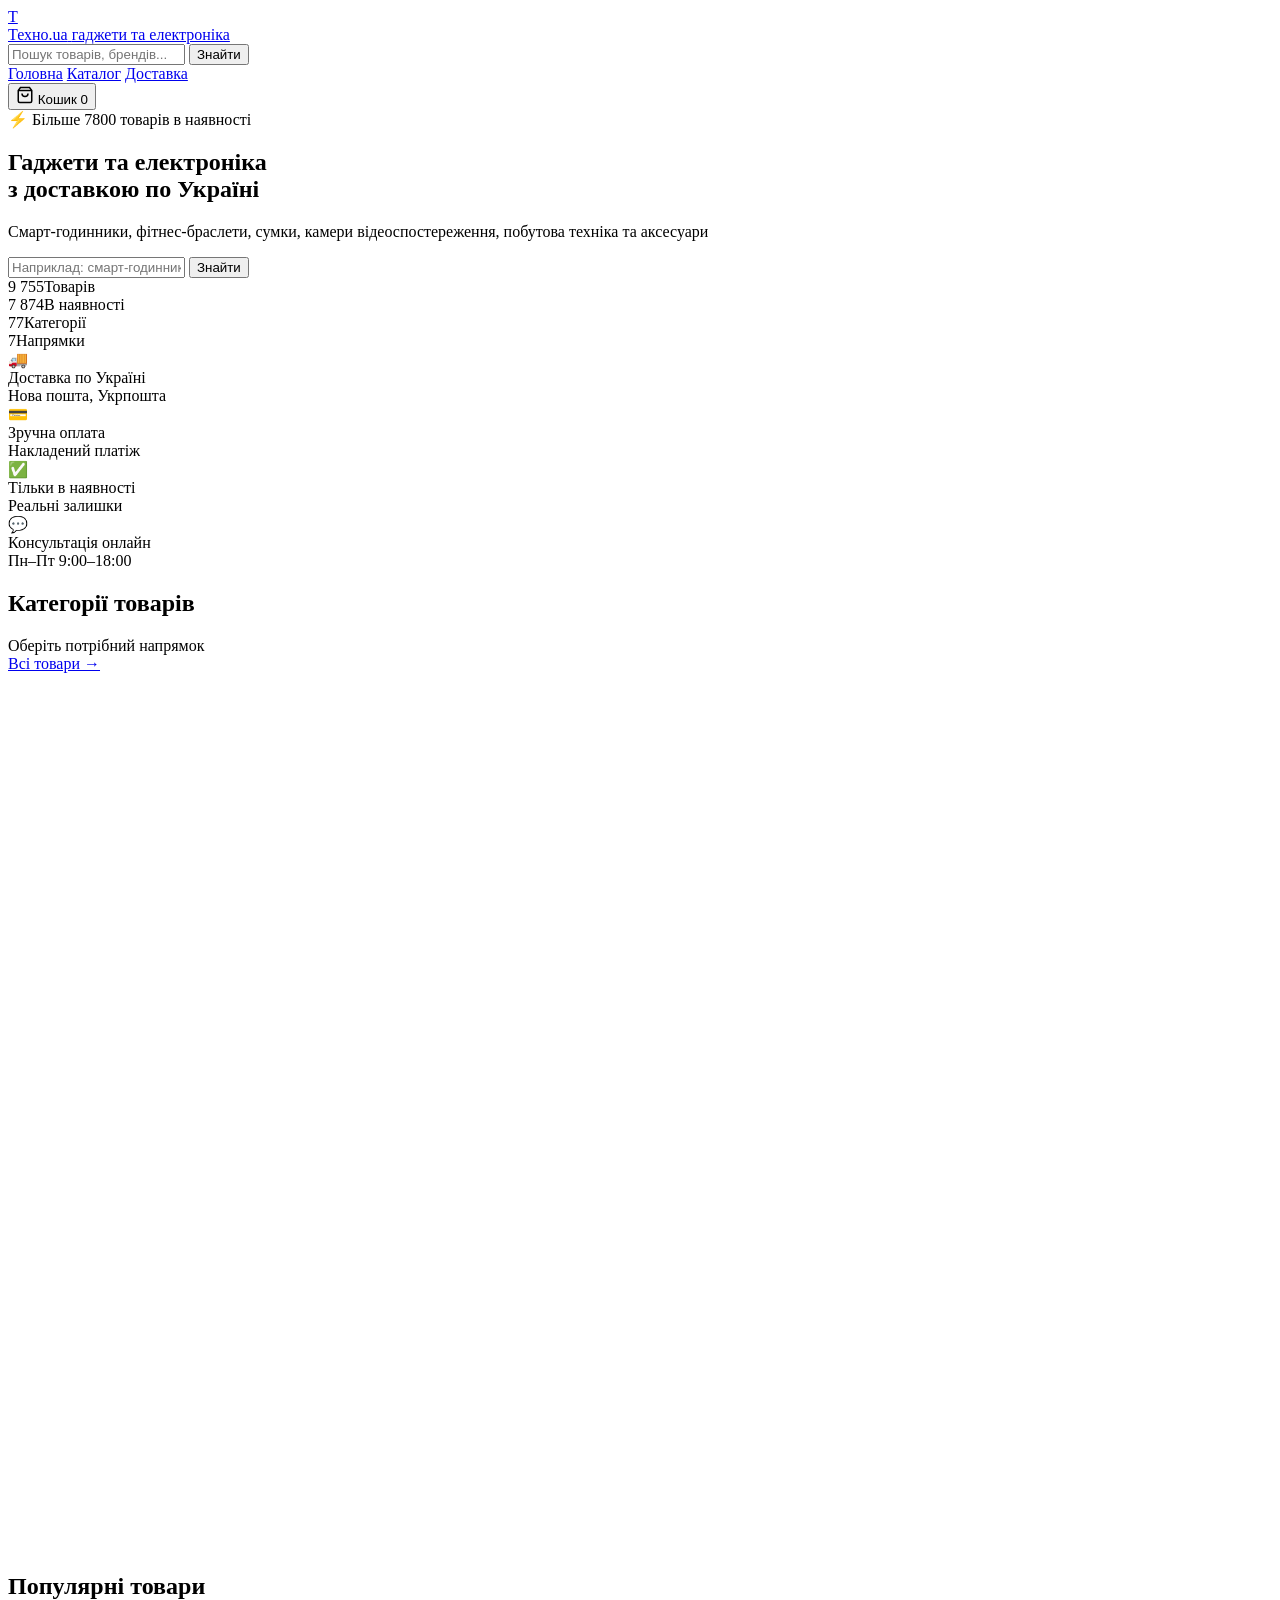
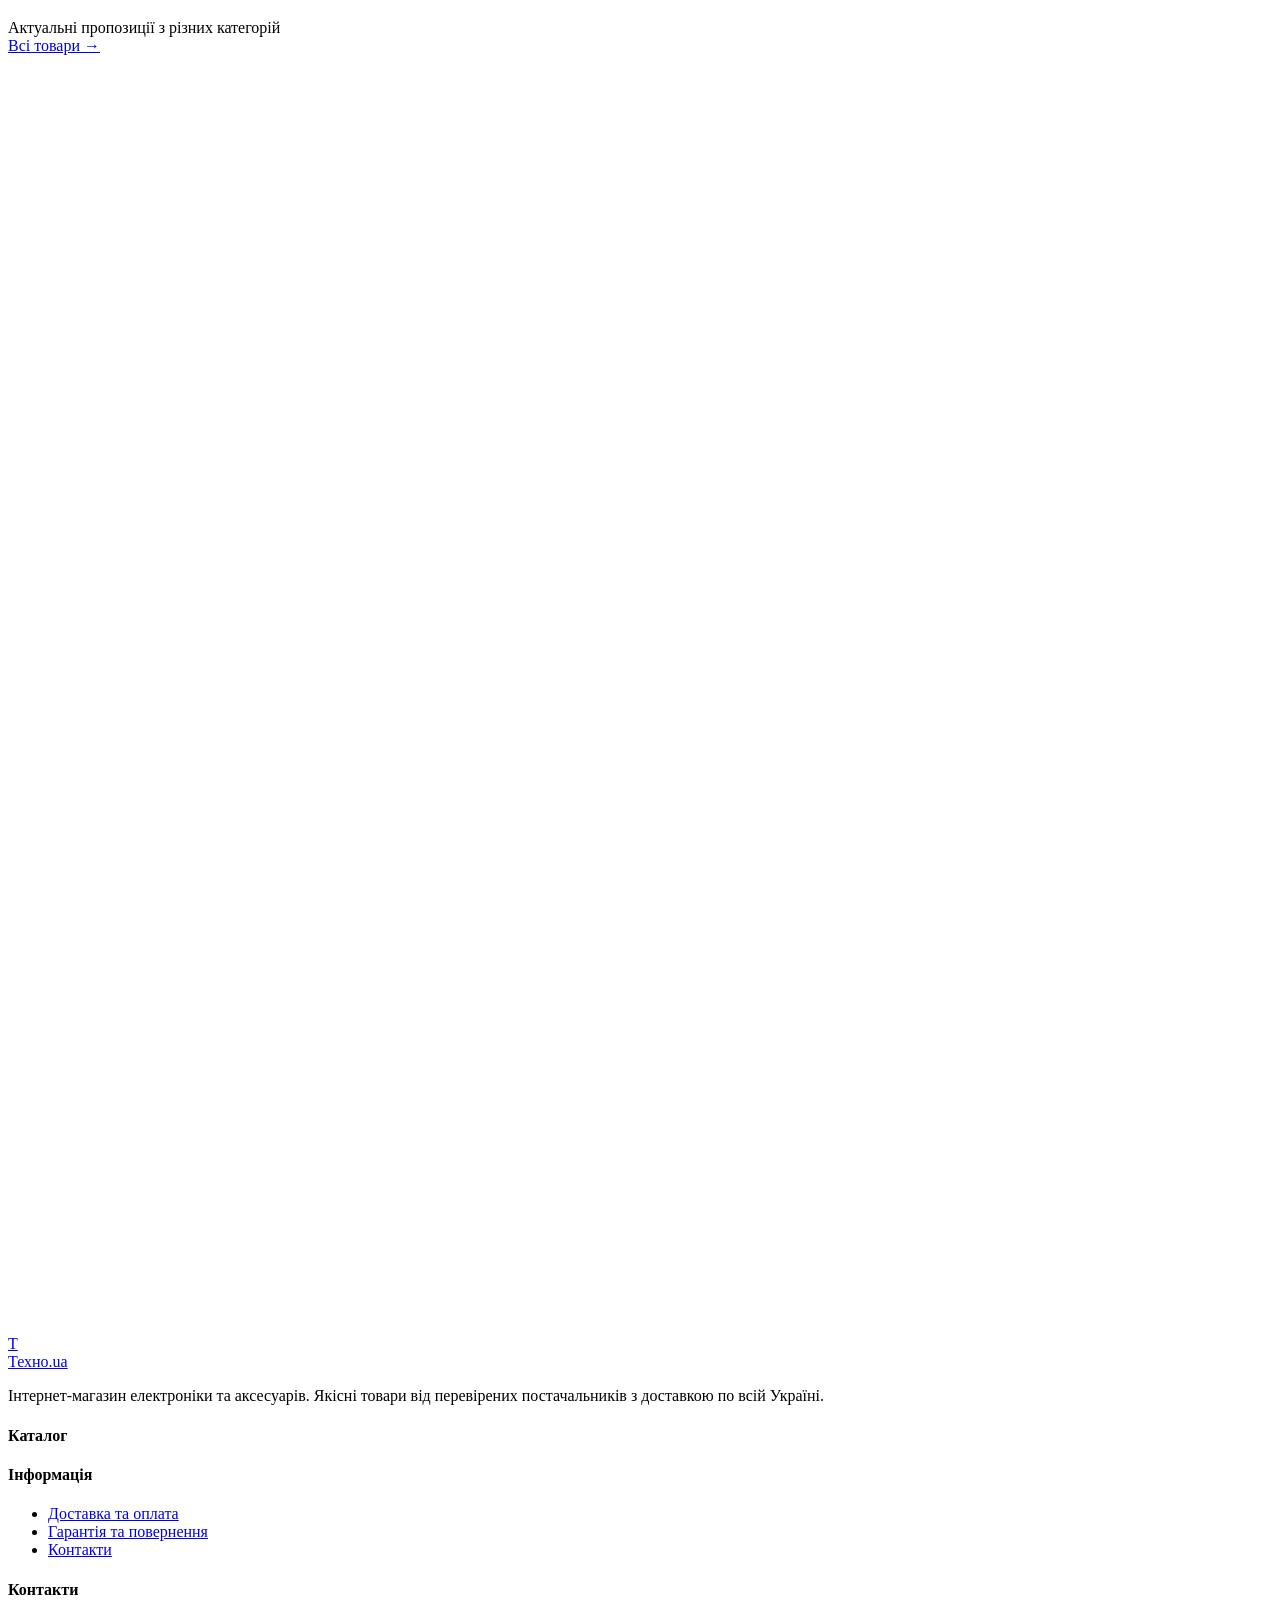
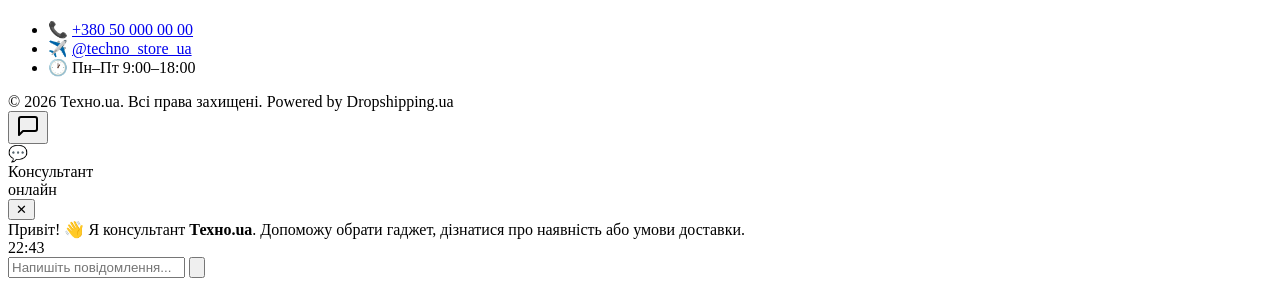
==== index.html @ df21304a "feat: connect technoua.store domain, update all canonical URLs" ====
<!DOCTYPE html>
<html lang="uk">
<head>
  <meta charset="UTF-8">
  <meta name="viewport" content="width=device-width, initial-scale=1.0">
  <title>Техно.ua — Гаджети, годинники та електроніка з доставкою по Україні</title>
  <meta name="description" content="Інтернет-магазин електроніки та аксесуарів. Понад 7800 товарів в наявності: смарт-годинники, сумки, камери, побутова техніка. Доставка Новою Поштою по всій Україні.">
  <link rel="canonical" href="https://technoua.store/">
  <meta property="og:type" content="website">
  <meta property="og:url" content="https://technoua.store/">
  <meta property="og:title" content="Техно.ua — Гаджети та електроніка з доставкою">
  <meta property="og:description" content="Понад 7800 товарів в наявності: смарт-годинники, фітнес-браслети, сумки, камери, побутова техніка. Доставка по Україні.">
  <meta property="og:locale" content="uk_UA">
  <script type="application/ld+json">
  {"@context":"https://schema.org","@type":"OnlineStore","name":"Техно.ua","description":"Інтернет-магазин електроніки та аксесуарів з доставкою по Україні","url":"https://technoua.store","areaServed":"UA","currenciesAccepted":"UAH"}
  </script>
  <link rel="icon" type="image/svg+xml" href="favicon.svg">
  <link rel="preconnect" href="https://fonts.googleapis.com">
  <link rel="stylesheet" href="https://fonts.googleapis.com/css2?family=Inter:wght@400;500;600;700;800&display=swap">
  <link rel="stylesheet" href="css/style.css">
</head>
<body>

<header class="header" id="header">
  <div class="container">
    <div class="header__inner">
      <a href="index.html" class="logo">
        <div class="logo__mark">Т</div>
        <div>
          <span class="logo__text">Техно.ua</span>
          <span class="logo__sub">гаджети та електроніка</span>
        </div>
      </a>
      <div class="header__search">
        <input type="text" id="headerSearchInput" placeholder="Пошук товарів, брендів...">
        <button id="headerSearchBtn">Знайти</button>
      </div>
      <nav class="header__nav">
        <a href="index.html" class="active">Головна</a>
        <a href="catalog.html">Каталог</a>
        <a href="delivery.html">Доставка</a>
      </nav>
      <div class="header__actions">
        <button class="cart-btn" onclick="toggleCart()" title="Кошик">
          <svg width="18" height="18" fill="none" stroke="currentColor" stroke-width="2" viewBox="0 0 24 24">
            <path d="M6 2L3 6v14a2 2 0 002 2h14a2 2 0 002-2V6l-3-4z"/>
            <line x1="3" y1="6" x2="21" y2="6"/>
            <path d="M16 10a4 4 0 01-8 0"/>
          </svg>
          Кошик
          <span class="cart-badge" id="cartBadge">0</span>
        </button>
      </div>
    </div>
  </div>
</header>

<section class="hero">
  <div class="container">
    <div class="hero__inner">
      <div class="hero__tag">
        <span>⚡</span> Більше 7800 товарів в наявності
      </div>
      <h1>Гаджети та електроніка<br><span>з доставкою по Україні</span></h1>
      <p class="hero__sub">Смарт-годинники, фітнес-браслети, сумки, камери відеоспостереження, побутова техніка та аксесуари</p>
      <div class="hero__search">
        <input type="text" id="heroSearch" placeholder="Наприклад: смарт-годинник, рюкзак, навушники...">
        <button onclick="heroSearch()">Знайти</button>
      </div>
      <div class="hero__stats" id="heroStats">
        <div class="hero-stat"><span class="hero-stat__num">9 755</span><span class="hero-stat__label">Товарів</span></div>
        <div class="hero-stat"><span class="hero-stat__num">7 874</span><span class="hero-stat__label">В наявності</span></div>
        <div class="hero-stat"><span class="hero-stat__num">77</span><span class="hero-stat__label">Категорії</span></div>
        <div class="hero-stat"><span class="hero-stat__num">7</span><span class="hero-stat__label">Напрямки</span></div>
      </div>
    </div>
  </div>
</section>

<div class="features-strip">
  <div class="container">
    <div class="features-strip__grid">
      <div class="feature-item">
        <div class="feature-item__icon">🚚</div>
        <div>
          <div class="feature-item__title">Доставка по Україні</div>
          <div class="feature-item__sub">Нова пошта, Укрпошта</div>
        </div>
      </div>
      <div class="feature-item">
        <div class="feature-item__icon">💳</div>
        <div>
          <div class="feature-item__title">Зручна оплата</div>
          <div class="feature-item__sub">Накладений платіж</div>
        </div>
      </div>
      <div class="feature-item">
        <div class="feature-item__icon">✅</div>
        <div>
          <div class="feature-item__title">Тільки в наявності</div>
          <div class="feature-item__sub">Реальні залишки</div>
        </div>
      </div>
      <div class="feature-item">
        <div class="feature-item__icon">💬</div>
        <div>
          <div class="feature-item__title">Консультація онлайн</div>
          <div class="feature-item__sub">Пн–Пт 9:00–18:00</div>
        </div>
      </div>
    </div>
  </div>
</div>

<section class="section section--white">
  <div class="container">
    <div class="section__head">
      <div>
        <h2 class="section-title">Категорії товарів</h2>
        <p class="section-subtitle" style="margin-bottom:0">Оберіть потрібний напрямок</p>
      </div>
      <a href="catalog.html" class="btn btn--secondary">Всі товари →</a>
    </div>
    <div class="category-grid" id="categoryGrid">
      <div style="height:220px;border-radius:16px" class="skeleton"></div>
      <div style="height:220px;border-radius:16px" class="skeleton"></div>
      <div style="height:220px;border-radius:16px" class="skeleton"></div>
      <div style="height:220px;border-radius:16px" class="skeleton"></div>
    </div>
  </div>
</section>

<section class="section">
  <div class="container">
    <div class="section__head">
      <div>
        <h2 class="section-title">Популярні товари</h2>
        <p class="section-subtitle" style="margin-bottom:0">Актуальні пропозиції з різних категорій</p>
      </div>
      <a href="catalog.html" class="btn btn--secondary">Всі товари →</a>
    </div>
    <div class="products-grid" id="featuredGrid">
      <div style="height:320px;border-radius:12px" class="skeleton"></div>
      <div style="height:320px;border-radius:12px" class="skeleton"></div>
      <div style="height:320px;border-radius:12px" class="skeleton"></div>
      <div style="height:320px;border-radius:12px" class="skeleton"></div>
    </div>
  </div>
</section>

<footer class="footer">
  <div class="container">
    <div class="footer__grid">
      <div class="footer__brand">
        <a href="index.html" class="logo" style="margin-bottom:14px">
          <div class="logo__mark">Т</div>
          <span class="logo__text">Техно.ua</span>
        </a>
        <p>Інтернет-магазин електроніки та аксесуарів. Якісні товари від перевірених постачальників з доставкою по всій Україні.</p>
      </div>
      <div>
        <h4>Каталог</h4>
        <ul id="footerCats"></ul>
      </div>
      <div>
        <h4>Інформація</h4>
        <ul>
          <li><a href="delivery.html">Доставка та оплата</a></li>
          <li><a href="#">Гарантія та повернення</a></li>
          <li><a href="#">Контакти</a></li>
        </ul>
      </div>
      <div>
        <h4>Контакти</h4>
        <ul class="footer__contact">
          <li>📞 <a href="tel:+380500000000">+380 50 000 00 00</a></li>
          <li>✈️ <a href="https://t.me/techno_store_ua" target="_blank" rel="noopener">@techno_store_ua</a></li>
          <li>🕐 Пн–Пт 9:00–18:00</li>
        </ul>
      </div>
    </div>
    <div class="footer__bottom">
      <span>© 2026 Техно.ua. Всі права захищені.</span>
      <span>Powered by Dropshipping.ua</span>
    </div>
  </div>
</footer>

<script src="config.js"></script>
<script src="js/app.js"></script>
<script src="js/chat.js"></script>
<script>
function heroSearch() {
  const q = document.getElementById('heroSearch').value.trim();
  if (q) window.location.href = `catalog.html?search=${encodeURIComponent(q)}`;
}
document.getElementById('heroSearch').addEventListener('keydown', e => {
  if (e.key === 'Enter') heroSearch();
});

const GROUP_EMOJI = {
  godynnyky: '⌚', sumky: '👜', valisy: '🧳',
  elektronika: '🎧', bezpeka: '📷', dim: '🏠', foto: '📸',
};

async function initHome() {
  try {
    const catalog = await DataLoader.catalog();

    document.getElementById('heroStats').innerHTML = `
      <div class="hero-stat"><span class="hero-stat__num">${catalog.stats.total.toLocaleString('uk')}</span><span class="hero-stat__label">Товарів</span></div>
      <div class="hero-stat"><span class="hero-stat__num">${catalog.stats.available.toLocaleString('uk')}</span><span class="hero-stat__label">В наявності</span></div>
      <div class="hero-stat"><span class="hero-stat__num">${catalog.stats.categories}</span><span class="hero-stat__label">Категорії</span></div>
      <div class="hero-stat"><span class="hero-stat__num">${catalog.stats.groups}</span><span class="hero-stat__label">Напрямки</span></div>`;

    document.getElementById('categoryGrid').innerHTML = catalog.groups.map(g => `
      <a href="catalog.html?group=${g.id}" class="category-card">
        <div class="category-card__img${g.cover ? '' : ' category-card__img--placeholder'}">
          ${g.cover
            ? `<img src="${g.cover}" alt="${escHtml(g.name)}" loading="lazy">`
            : `<span>${GROUP_EMOJI[g.id] || '📦'}</span>`}
        </div>
        <div class="category-card__body">
          <div>
            <div class="category-card__name">${escHtml(g.name)}</div>
            <div class="category-card__count">${g.total.toLocaleString('uk')} товарів</div>
          </div>
          <div class="category-card__arrow">→</div>
        </div>
      </a>`).join('');

    document.getElementById('footerCats').innerHTML = catalog.groups.map(g =>
      `<li><a href="catalog.html?group=${g.id}">${escHtml(g.name)}</a></li>`).join('');

    const featured = await DataLoader.featured();
    document.getElementById('featuredGrid').innerHTML = featured.slice(0, 8).map(renderProductCard).join('');

  } catch (e) {
    console.error(e);
  }
}

initHome();
</script>
</body>
</html>
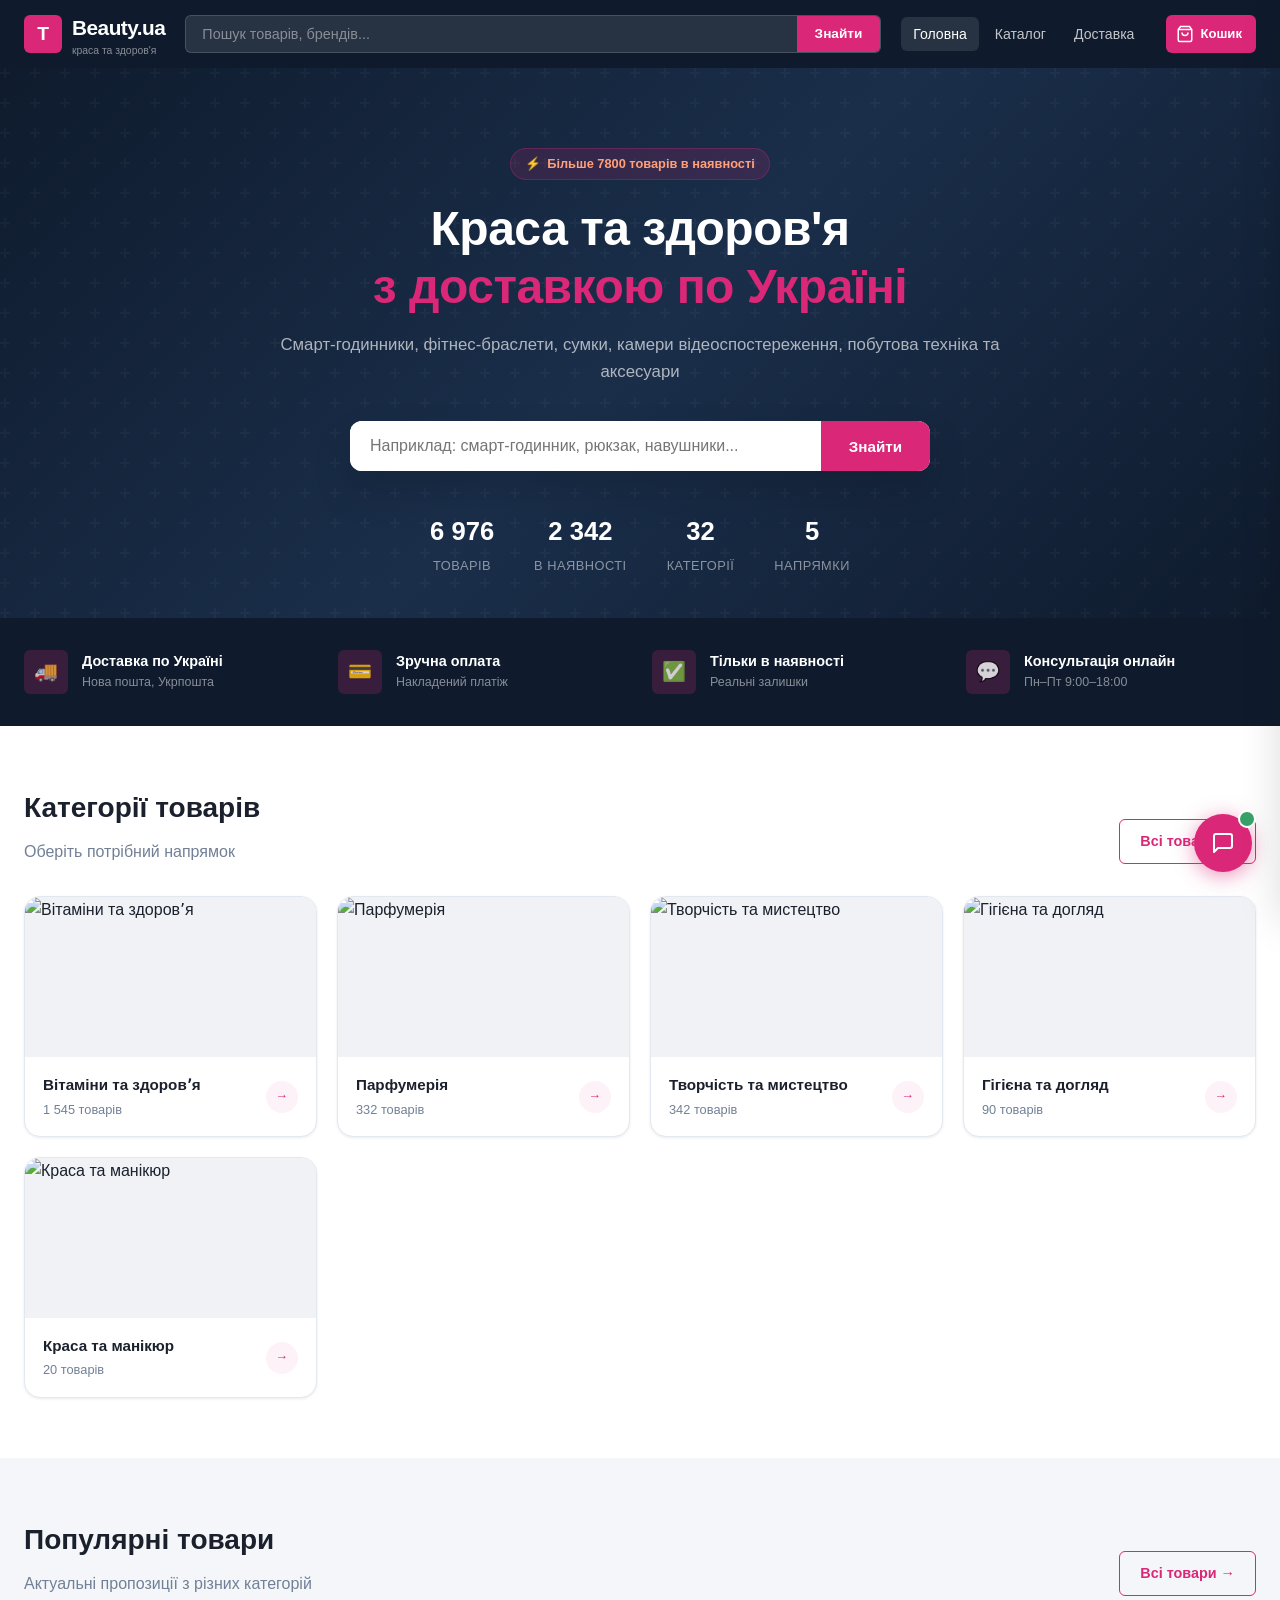
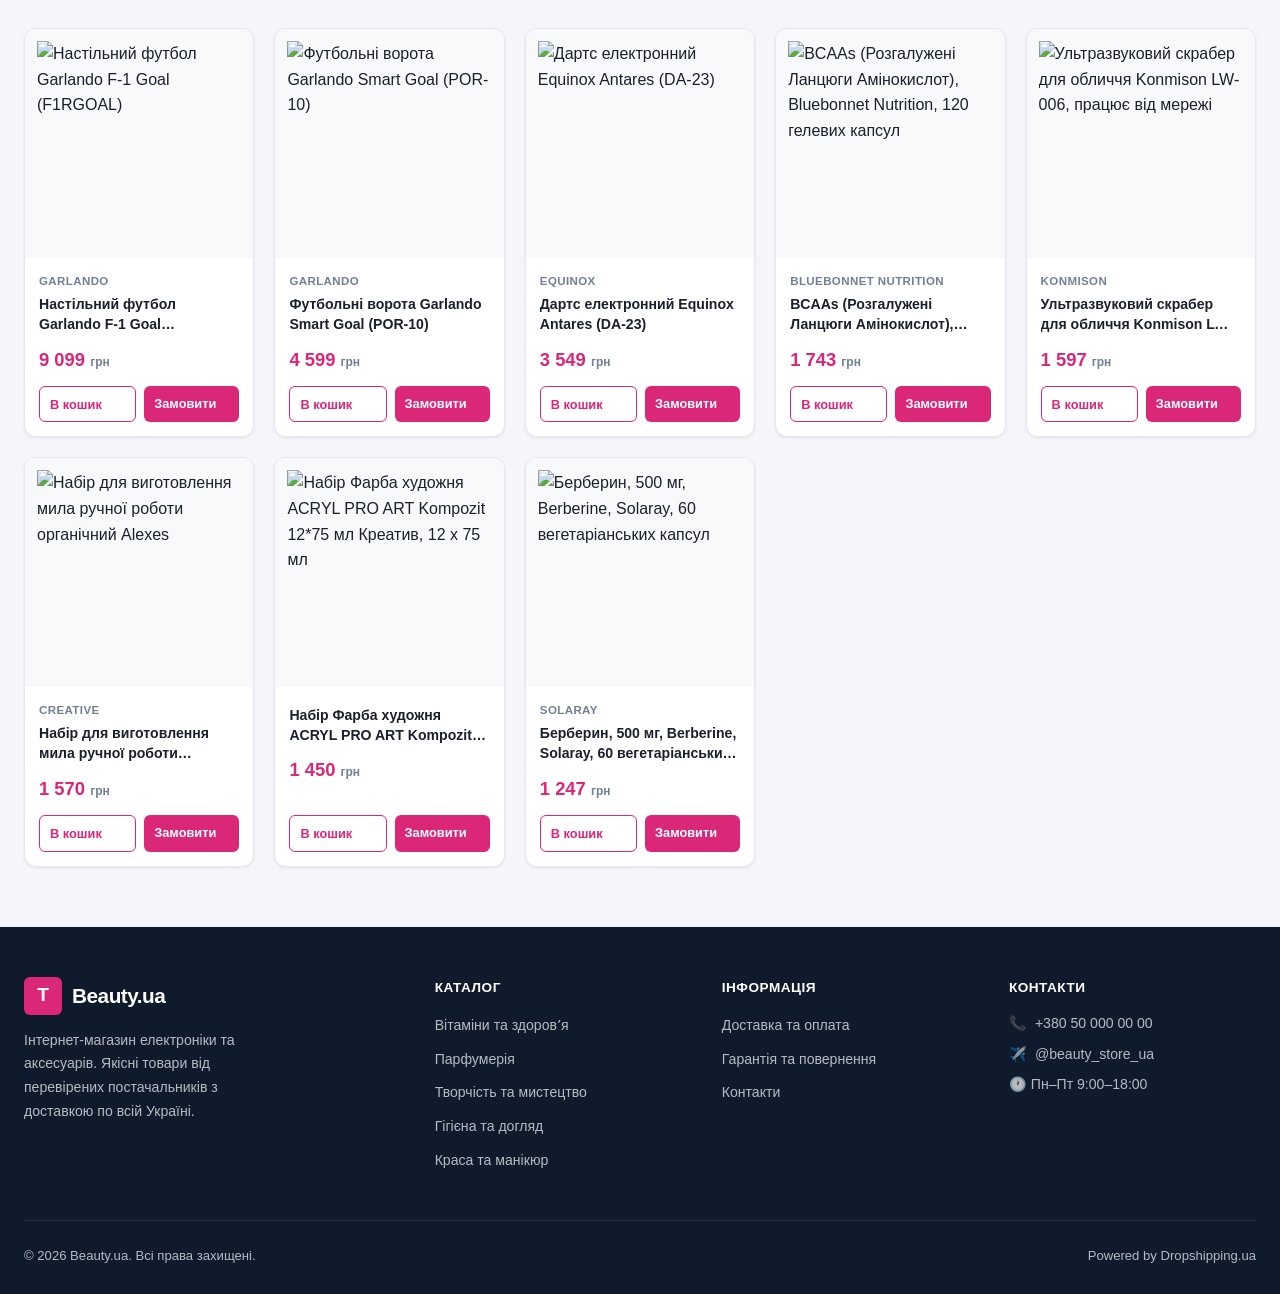
==== commit 49562c3b: "feat: Beauty.ua — краса та здоров'я, рожевий стиль, feed 3539, 5 груп, 2342 товари" ====
--- a/index.html
+++ b/index.html
@@ -3,16 +3,16 @@
 <head>
   <meta charset="UTF-8">
   <meta name="viewport" content="width=device-width, initial-scale=1.0">
-  <title>Техно.ua — Гаджети, годинники та електроніка з доставкою по Україні</title>
+  <title>Beauty.ua — Beauty.ua — краса та здоров'я з доставкою з доставкою по Україні</title>
   <meta name="description" content="Інтернет-магазин електроніки та аксесуарів. Понад 7800 товарів в наявності: смарт-годинники, сумки, камери, побутова техніка. Доставка Новою Поштою по всій Україні.">
-  <link rel="canonical" href="https://technoua.store/">
+  <link rel="canonical" href="https://beautyua.store/">
   <meta property="og:type" content="website">
-  <meta property="og:url" content="https://technoua.store/">
-  <meta property="og:title" content="Техно.ua — Гаджети та електроніка з доставкою">
+  <meta property="og:url" content="https://beautyua.store/">
+  <meta property="og:title" content="Beauty.ua — Краса та здоров'я з доставкою">
   <meta property="og:description" content="Понад 7800 товарів в наявності: смарт-годинники, фітнес-браслети, сумки, камери, побутова техніка. Доставка по Україні.">
   <meta property="og:locale" content="uk_UA">
   <script type="application/ld+json">
-  {"@context":"https://schema.org","@type":"OnlineStore","name":"Техно.ua","description":"Інтернет-магазин електроніки та аксесуарів з доставкою по Україні","url":"https://technoua.store","areaServed":"UA","currenciesAccepted":"UAH"}
+  {"@context":"https://schema.org","@type":"OnlineStore","name":"Beauty.ua","description":"Інтернет-магазин електроніки та аксесуарів з доставкою по Україні","url":"https://beautyua.store","areaServed":"UA","currenciesAccepted":"UAH"}
   </script>
   <link rel="icon" type="image/svg+xml" href="favicon.svg">
   <link rel="preconnect" href="https://fonts.googleapis.com">
@@ -27,8 +27,8 @@
       <a href="index.html" class="logo">
         <div class="logo__mark">Т</div>
         <div>
-          <span class="logo__text">Техно.ua</span>
-          <span class="logo__sub">гаджети та електроніка</span>
+          <span class="logo__text">Beauty.ua</span>
+          <span class="logo__sub">краса та здоров'я</span>
         </div>
       </a>
       <div class="header__search">
@@ -61,7 +61,7 @@
       <div class="hero__tag">
         <span>⚡</span> Більше 7800 товарів в наявності
       </div>
-      <h1>Гаджети та електроніка<br><span>з доставкою по Україні</span></h1>
+      <h1>Краса та здоров'я<br><span>з доставкою по Україні</span></h1>
       <p class="hero__sub">Смарт-годинники, фітнес-браслети, сумки, камери відеоспостереження, побутова техніка та аксесуари</p>
       <div class="hero__search">
         <input type="text" id="heroSearch" placeholder="Наприклад: смарт-годинник, рюкзак, навушники...">
@@ -154,7 +154,7 @@
       <div class="footer__brand">
         <a href="index.html" class="logo" style="margin-bottom:14px">
           <div class="logo__mark">Т</div>
-          <span class="logo__text">Техно.ua</span>
+          <span class="logo__text">Beauty.ua</span>
         </a>
         <p>Інтернет-магазин електроніки та аксесуарів. Якісні товари від перевірених постачальників з доставкою по всій Україні.</p>
       </div>
@@ -174,13 +174,13 @@
         <h4>Контакти</h4>
         <ul class="footer__contact">
           <li>📞 <a href="tel:+380500000000">+380 50 000 00 00</a></li>
-          <li>✈️ <a href="https://t.me/techno_store_ua" target="_blank" rel="noopener">@techno_store_ua</a></li>
+          <li>✈️ <a href="https://t.me/beauty_store_ua" target="_blank" rel="noopener">@beauty_store_ua</a></li>
           <li>🕐 Пн–Пт 9:00–18:00</li>
         </ul>
       </div>
     </div>
     <div class="footer__bottom">
-      <span>© 2026 Техно.ua. Всі права захищені.</span>
+      <span>© 2026 Beauty.ua. Всі права захищені.</span>
       <span>Powered by Dropshipping.ua</span>
     </div>
   </div>
--- a/css/style.css
+++ b/css/style.css
@@ -0,0 +1,1618 @@
+/* =============================================
+   CSS VARIABLES & RESET
+   ============================================= */
+:root {
+  --primary:       #0f1b2d;
+  --primary-light: #1a2e4a;
+  --accent:        #db2777;
+  --accent-hover:  #be185d;
+  --accent-light:  #fdf2f8;
+  --bg:            #f4f6f9;
+  --card:          #ffffff;
+  --text:          #1a202c;
+  --text-2:        #4a5568;
+  --text-muted:    #718096;
+  --border:        #e2e8f0;
+  --border-light:  #f0f2f5;
+  --success:       #38a169;
+  --success-bg:    #f0fff4;
+  --danger:        #e53e3e;
+  --shadow-sm:     0 1px 3px rgba(0,0,0,.08);
+  --shadow-md:     0 4px 12px rgba(0,0,0,.10);
+  --shadow-lg:     0 8px 30px rgba(0,0,0,.12);
+  --shadow-xl:     0 20px 40px rgba(0,0,0,.14);
+  --radius-sm:     6px;
+  --radius:        12px;
+  --radius-lg:     16px;
+  --radius-xl:     24px;
+  --transition:    .2s ease;
+  --header-h:      68px;
+}
+
+*, *::before, *::after { box-sizing: border-box; margin: 0; padding: 0; }
+html { scroll-behavior: smooth; }
+body {
+  font-family: 'Inter', -apple-system, BlinkMacSystemFont, 'Segoe UI', sans-serif;
+  background: var(--bg);
+  color: var(--text);
+  line-height: 1.6;
+  min-height: 100vh;
+}
+img { display: block; max-width: 100%; }
+a { text-decoration: none; color: inherit; }
+button { cursor: pointer; border: none; background: none; font-family: inherit; }
+input, textarea, select { font-family: inherit; }
+ul { list-style: none; }
+
+/* =============================================
+   LAYOUT
+   ============================================= */
+.container {
+  max-width: 1280px;
+  margin: 0 auto;
+  padding: 0 24px;
+}
+.container--narrow { max-width: 960px; }
+
+/* =============================================
+   TYPOGRAPHY
+   ============================================= */
+.section-title {
+  font-size: 1.75rem;
+  font-weight: 700;
+  color: var(--text);
+  margin-bottom: 8px;
+}
+.section-subtitle {
+  font-size: 1rem;
+  color: var(--text-muted);
+  margin-bottom: 32px;
+}
+
+/* =============================================
+   BUTTONS
+   ============================================= */
+.btn {
+  display: inline-flex;
+  align-items: center;
+  gap: 8px;
+  padding: 10px 20px;
+  border-radius: var(--radius-sm);
+  font-size: .9rem;
+  font-weight: 600;
+  transition: all var(--transition);
+  white-space: nowrap;
+}
+.btn--primary {
+  background: var(--accent);
+  color: #fff;
+}
+.btn--primary:hover { background: var(--accent-hover); transform: translateY(-1px); box-shadow: 0 4px 12px rgba(219,39,119,.35); }
+.btn--secondary {
+  background: transparent;
+  color: var(--accent);
+  border: 1.5px solid var(--accent);
+}
+.btn--secondary:hover { background: var(--accent-light); }
+.btn--dark {
+  background: var(--primary);
+  color: #fff;
+}
+.btn--dark:hover { background: var(--primary-light); }
+.btn--ghost {
+  background: rgba(255,255,255,.12);
+  color: #fff;
+  border: 1.5px solid rgba(255,255,255,.25);
+}
+.btn--ghost:hover { background: rgba(255,255,255,.22); }
+.btn--sm { padding: 7px 14px; font-size: .8rem; }
+.btn--lg { padding: 14px 28px; font-size: 1rem; }
+.btn--full { width: 100%; justify-content: center; }
+.btn:disabled { opacity: .5; cursor: not-allowed; transform: none !important; }
+
+/* =============================================
+   HEADER
+   ============================================= */
+.header {
+  position: fixed;
+  top: 0; left: 0; right: 0;
+  height: var(--header-h);
+  background: var(--primary);
+  z-index: 1000;
+  transition: box-shadow var(--transition);
+  display: flex;
+  align-items: center;
+}
+.header.scrolled { box-shadow: 0 2px 20px rgba(0,0,0,.3); }
+.header > .container { width: 100%; }
+.header__inner {
+  display: grid;
+  grid-template-columns: auto 1fr auto auto;
+  align-items: center;
+  gap: 20px;
+  width: 100%;
+}
+.logo {
+  display: flex;
+  align-items: center;
+  gap: 10px;
+  flex-shrink: 0;
+}
+.logo__mark {
+  width: 38px; height: 38px;
+  background: var(--accent);
+  border-radius: var(--radius-sm);
+  display: flex; align-items: center; justify-content: center;
+  font-size: 1.2rem;
+  font-weight: 800;
+  color: #fff;
+}
+.logo__text {
+  font-size: 1.3rem;
+  font-weight: 700;
+  color: #fff;
+  letter-spacing: -.5px;
+}
+.logo__sub {
+  font-size: .65rem;
+  color: rgba(255,255,255,.5);
+  font-weight: 400;
+  display: block;
+  line-height: 1;
+  margin-top: 2px;
+}
+
+.header__search {
+  flex: 1 1 0%;
+  min-width: 0;
+  max-width: 700px;
+  display: flex;
+  height: 38px;
+  background: rgba(255,255,255,.1);
+  border-radius: var(--radius-sm);
+  border: 1.5px solid rgba(255,255,255,.15);
+  overflow: hidden;
+  transition: border-color var(--transition);
+}
+.header__search:focus-within {
+  border-color: var(--accent);
+  background: rgba(255,255,255,.15);
+}
+.header__search input {
+  flex: 1;
+  background: none;
+  border: none;
+  color: #fff;
+  padding: 0 16px;
+  font-size: .9rem;
+  outline: none;
+}
+.header__search input::placeholder { color: rgba(255,255,255,.45); }
+.header__search button {
+  padding: 0 18px;
+  background: var(--accent);
+  color: #fff;
+  font-weight: 600;
+  font-size: .85rem;
+  transition: background var(--transition);
+}
+.header__search button:hover { background: var(--accent-hover); }
+
+.header__actions {
+  display: flex;
+  align-items: center;
+  gap: 12px;
+  flex-shrink: 0;
+}
+.header__nav {
+  display: flex;
+  align-items: center;
+  gap: 4px;
+  flex-shrink: 0;
+}
+.header__nav a {
+  color: rgba(255,255,255,.75);
+  font-size: .88rem;
+  font-weight: 500;
+  padding: 6px 12px;
+  border-radius: var(--radius-sm);
+  transition: all var(--transition);
+}
+.header__nav a:hover, .header__nav a.active {
+  color: #fff;
+  background: rgba(255,255,255,.1);
+}
+.cart-btn {
+  position: relative;
+  height: 38px;
+  padding: 0 14px 0 10px;
+  border-radius: var(--radius-sm);
+  background: var(--accent);
+  border: none;
+  color: #fff;
+  display: flex; align-items: center; gap: 6px;
+  font-size: .82rem;
+  font-weight: 600;
+  transition: all var(--transition);
+  white-space: nowrap;
+  flex-shrink: 0;
+}
+.cart-btn:hover { background: var(--accent-hover); transform: translateY(-1px); }
+.cart-btn__label { display: flex; align-items: center; gap: 6px; }
+.cart-badge {
+  background: #fff;
+  color: var(--accent);
+  font-size: .72rem;
+  font-weight: 800;
+  min-width: 20px; height: 20px;
+  border-radius: 10px;
+  display: none; align-items: center; justify-content: center;
+  padding: 0 5px;
+}
+.cart-badge.visible { display: flex; }
+
+/* =============================================
+   HERO
+   ============================================= */
+.hero {
+  margin-top: var(--header-h);
+  background: linear-gradient(135deg, #0f1b2d 0%, #1a2e4a 50%, #0f1b2d 100%);
+  padding: 80px 0 40px;
+  min-height: 480px;
+  display: flex;
+  align-items: center;
+  position: relative;
+  overflow: hidden;
+}
+.hero::before {
+  content: '';
+  position: absolute; inset: 0;
+  background: url("data:image/svg+xml,%3Csvg width='60' height='60' viewBox='0 0 60 60' xmlns='http://www.w3.org/2000/svg'%3E%3Cg fill='none' fill-rule='evenodd'%3E%3Cg fill='%23ffffff' fill-opacity='0.03'%3E%3Cpath d='M36 34v-4h-2v4h-4v2h4v4h2v-4h4v-2h-4zm0-30V0h-2v4h-4v2h4v4h2V6h4V4h-4zM6 34v-4H4v4H0v2h4v4h2v-4h4v-2H6zM6 4V0H4v4H0v2h4v4h2V6h4V4H6z'/%3E%3C/g%3E%3C/g%3E%3C/svg%3E");
+}
+.hero__inner {
+  position: relative;
+  text-align: center;
+  max-width: 720px;
+  margin: 0 auto;
+}
+.hero__tag {
+  display: inline-flex;
+  align-items: center;
+  gap: 6px;
+  background: rgba(219,39,119,.15);
+  border: 1px solid rgba(219,39,119,.3);
+  color: #ffa07a;
+  padding: 5px 14px;
+  border-radius: 20px;
+  font-size: .8rem;
+  font-weight: 600;
+  margin-bottom: 20px;
+}
+.hero h1 {
+  font-size: clamp(2rem, 5vw, 3rem);
+  font-weight: 800;
+  color: #fff;
+  line-height: 1.2;
+  margin-bottom: 16px;
+  letter-spacing: -.5px;
+}
+.hero h1 span { color: var(--accent); }
+.hero__sub {
+  font-size: 1.05rem;
+  color: rgba(255,255,255,.65);
+  margin-bottom: 36px;
+}
+.hero__search {
+  display: flex;
+  background: #fff;
+  border-radius: var(--radius);
+  overflow: hidden;
+  box-shadow: var(--shadow-xl);
+  max-width: 580px;
+  margin: 0 auto 40px;
+}
+.hero__search input {
+  flex: 1;
+  border: none;
+  padding: 16px 20px;
+  font-size: 1rem;
+  outline: none;
+  color: var(--text);
+}
+.hero__search button {
+  padding: 0 28px;
+  background: var(--accent);
+  color: #fff;
+  font-weight: 700;
+  font-size: .95rem;
+  transition: background var(--transition);
+  white-space: nowrap;
+}
+.hero__search button:hover { background: var(--accent-hover); }
+.hero__stats {
+  display: flex;
+  justify-content: center;
+  gap: 40px;
+  flex-wrap: wrap;
+}
+.hero-stat {
+  text-align: center;
+}
+.hero-stat__num {
+  font-size: 1.6rem;
+  font-weight: 800;
+  color: #fff;
+  display: block;
+}
+.hero-stat__label {
+  font-size: .8rem;
+  color: rgba(255,255,255,.5);
+  text-transform: uppercase;
+  letter-spacing: .5px;
+}
+
+/* =============================================
+   SECTIONS
+   ============================================= */
+.section { padding: 60px 0; }
+.section--sm { padding: 40px 0; }
+.section--grey { background: var(--bg); }
+.section--white { background: #fff; }
+.section--dark { background: var(--primary); color: #fff; }
+.section__head {
+  display: flex;
+  align-items: flex-end;
+  justify-content: space-between;
+  margin-bottom: 32px;
+  flex-wrap: wrap;
+  gap: 12px;
+}
+
+/* =============================================
+   CATEGORY CARDS
+   ============================================= */
+.category-grid {
+  display: grid;
+  grid-template-columns: repeat(auto-fill, minmax(260px, 1fr));
+  gap: 20px;
+}
+.category-card {
+  background: var(--card);
+  border-radius: var(--radius-lg);
+  overflow: hidden;
+  box-shadow: var(--shadow-sm);
+  border: 1.5px solid var(--border);
+  cursor: pointer;
+  transition: all var(--transition);
+  text-decoration: none;
+  color: inherit;
+  display: block;
+}
+.category-card:hover {
+  transform: translateY(-4px);
+  box-shadow: var(--shadow-lg);
+  border-color: var(--accent);
+}
+.category-card__img {
+  height: 160px;
+  overflow: hidden;
+  background: #f0f2f5;
+  position: relative;
+}
+.category-card__img img {
+  width: 100%; height: 100%;
+  object-fit: cover;
+  transition: transform .4s ease;
+}
+.category-card:hover .category-card__img img { transform: scale(1.05); }
+.category-card__img--placeholder {
+  display: flex; align-items: center; justify-content: center;
+  font-size: 3rem;
+}
+.category-card__body {
+  padding: 16px 18px;
+  display: flex;
+  align-items: center;
+  justify-content: space-between;
+}
+.category-card__name {
+  font-weight: 600;
+  font-size: .95rem;
+  color: var(--text);
+}
+.category-card__count {
+  font-size: .8rem;
+  color: var(--text-muted);
+  margin-top: 2px;
+}
+.category-card__arrow {
+  width: 32px; height: 32px;
+  background: var(--accent-light);
+  border-radius: 50%;
+  display: flex; align-items: center; justify-content: center;
+  color: var(--accent);
+  font-size: .8rem;
+  flex-shrink: 0;
+  transition: all var(--transition);
+}
+.category-card:hover .category-card__arrow {
+  background: var(--accent);
+  color: #fff;
+}
+
+/* Sub-categories in catalog sidebar */
+.cat-group { margin-bottom: 8px; }
+.cat-group__title {
+  font-weight: 700;
+  font-size: .8rem;
+  text-transform: uppercase;
+  letter-spacing: .5px;
+  color: var(--text-muted);
+  padding: 8px 12px 4px;
+}
+.cat-item {
+  display: flex;
+  align-items: center;
+  justify-content: space-between;
+  padding: 8px 12px;
+  border-radius: var(--radius-sm);
+  cursor: pointer;
+  transition: all var(--transition);
+  font-size: .9rem;
+  color: var(--text-2);
+}
+.cat-item:hover, .cat-item.active {
+  background: var(--accent-light);
+  color: var(--accent);
+}
+.cat-item .count {
+  font-size: .75rem;
+  background: var(--border);
+  padding: 2px 7px;
+  border-radius: 10px;
+  color: var(--text-muted);
+}
+.cat-item.active .count { background: var(--accent); color: #fff; }
+
+/* =============================================
+   PRODUCT CARDS
+   ============================================= */
+.products-grid {
+  display: grid;
+  grid-template-columns: repeat(auto-fill, minmax(220px, 1fr));
+  gap: 20px;
+}
+.product-card {
+  background: var(--card);
+  border-radius: var(--radius);
+  border: 1.5px solid var(--border);
+  overflow: hidden;
+  box-shadow: var(--shadow-sm);
+  transition: all var(--transition);
+  display: flex;
+  flex-direction: column;
+  position: relative;
+}
+.product-card:hover {
+  transform: translateY(-3px);
+  box-shadow: var(--shadow-md);
+  border-color: #c5cfe0;
+}
+.product-card__img {
+  aspect-ratio: 1;
+  background: #f8f9fb;
+  overflow: hidden;
+  display: flex;
+  align-items: center;
+  justify-content: center;
+  padding: 12px;
+}
+.product-card__img img {
+  width: 100%; height: 100%;
+  object-fit: contain;
+  transition: transform .3s ease;
+}
+.product-card:hover .product-card__img img { transform: scale(1.06); }
+.product-card__img--empty {
+  font-size: 3rem;
+  color: var(--border);
+}
+.product-card--unavailable .product-card__img img {
+  opacity: .5;
+  filter: grayscale(.4);
+}
+.product-card__unavailable {
+  font-size: .8rem;
+  color: var(--text-muted);
+  padding: 6px 0;
+}
+.product-card__body {
+  padding: 14px 14px 0;
+  flex: 1;
+}
+.product-card__vendor {
+  font-size: .72rem;
+  font-weight: 600;
+  color: var(--text-muted);
+  text-transform: uppercase;
+  letter-spacing: .4px;
+  margin-bottom: 5px;
+}
+.product-card__name {
+  font-size: .88rem;
+  font-weight: 600;
+  color: var(--text);
+  line-height: 1.4;
+  display: -webkit-box;
+  -webkit-line-clamp: 2;
+  -webkit-box-orient: vertical;
+  overflow: hidden;
+  margin-bottom: 10px;
+  cursor: pointer;
+}
+.product-card__name:hover { color: var(--accent); }
+.product-card__price {
+  font-size: 1.15rem;
+  font-weight: 800;
+  color: var(--accent);
+}
+.product-card__price-sub {
+  font-size: .75rem;
+  color: var(--text-muted);
+}
+.product-card__footer {
+  padding: 12px 14px 14px;
+  display: flex;
+  gap: 8px;
+}
+.product-card__footer .btn { flex: 1; padding: 8px 10px; font-size: .8rem; }
+
+/* Skeleton loader */
+.skeleton {
+  background: linear-gradient(90deg, #f0f2f5 25%, #e8eaed 50%, #f0f2f5 75%);
+  background-size: 200% 100%;
+  animation: skeleton-shimmer 1.4s infinite;
+  border-radius: 4px;
+}
+@keyframes skeleton-shimmer {
+  0% { background-position: 200% 0; }
+  100% { background-position: -200% 0; }
+}
+.product-card--skeleton .product-card__img { background: #f0f2f5; }
+.skeleton-line { height: 12px; margin: 6px 0; }
+.skeleton-line--title { height: 14px; width: 90%; }
+.skeleton-line--short { width: 50%; }
+
+/* =============================================
+   CATALOG PAGE
+   ============================================= */
+.catalog-layout {
+  display: grid;
+  grid-template-columns: 260px 1fr;
+  gap: 28px;
+  margin-top: calc(var(--header-h) + 20px);
+  padding-bottom: 60px;
+}
+.catalog-sidebar {
+  position: sticky;
+  top: calc(var(--header-h) + 20px);
+  height: calc(100vh - var(--header-h) - 40px);
+  overflow-y: auto;
+  background: var(--card);
+  border-radius: var(--radius-lg);
+  border: 1.5px solid var(--border);
+  padding: 20px 0;
+  scrollbar-width: thin;
+  scrollbar-color: var(--border) transparent;
+}
+.catalog-sidebar::-webkit-scrollbar { width: 4px; }
+.catalog-sidebar::-webkit-scrollbar-track { background: transparent; }
+.catalog-sidebar::-webkit-scrollbar-thumb { background: var(--border); border-radius: 2px; }
+
+.sidebar-section { padding: 0 16px 16px; border-bottom: 1px solid var(--border-light); margin-bottom: 16px; }
+.sidebar-section:last-child { border-bottom: none; margin-bottom: 0; }
+.sidebar-section__title {
+  font-weight: 700;
+  font-size: .8rem;
+  text-transform: uppercase;
+  letter-spacing: .5px;
+  color: var(--text-muted);
+  margin-bottom: 12px;
+}
+
+.filter-range { display: flex; gap: 8px; align-items: center; }
+.filter-range input[type="number"] {
+  width: 90px;
+  border: 1.5px solid var(--border);
+  border-radius: var(--radius-sm);
+  padding: 7px 10px;
+  font-size: .85rem;
+  color: var(--text);
+  outline: none;
+  transition: border-color var(--transition);
+}
+.filter-range input:focus { border-color: var(--accent); }
+.filter-range span { color: var(--text-muted); font-size: .85rem; }
+
+.filter-toggle {
+  display: flex;
+  align-items: center;
+  justify-content: space-between;
+  gap: 10px;
+  cursor: pointer;
+}
+.filter-toggle label { font-size: .9rem; color: var(--text-2); cursor: pointer; font-weight: 500; }
+.toggle-switch {
+  width: 42px; height: 24px;
+  background: var(--border);
+  border-radius: 12px;
+  position: relative;
+  transition: background var(--transition);
+  flex-shrink: 0;
+  cursor: pointer;
+}
+.toggle-switch.on { background: var(--success); }
+.toggle-switch::after {
+  content: '';
+  position: absolute;
+  width: 18px; height: 18px;
+  background: #fff;
+  border-radius: 50%;
+  top: 3px; left: 3px;
+  transition: transform var(--transition);
+  box-shadow: 0 1px 3px rgba(0,0,0,.2);
+}
+.toggle-switch.on::after { transform: translateX(18px); }
+
+.vendor-list { max-height: 180px; overflow-y: auto; }
+.vendor-check {
+  display: flex;
+  align-items: center;
+  gap: 8px;
+  padding: 4px 0;
+  cursor: pointer;
+  font-size: .88rem;
+  color: var(--text-2);
+}
+.vendor-check input[type="checkbox"] { accent-color: var(--accent); width: 15px; height: 15px; cursor: pointer; }
+
+.catalog-main {}
+.catalog-filter-btn { display: none; }
+.catalog-topbar {
+  display: flex;
+  align-items: center;
+  justify-content: space-between;
+  margin-bottom: 20px;
+  flex-wrap: wrap;
+  gap: 12px;
+}
+.catalog-topbar__info {
+  font-size: .9rem;
+  color: var(--text-muted);
+}
+.catalog-topbar__info strong { color: var(--text); }
+.sort-select {
+  border: 1.5px solid var(--border);
+  border-radius: var(--radius-sm);
+  padding: 8px 12px;
+  font-size: .88rem;
+  color: var(--text);
+  background: var(--card);
+  outline: none;
+  cursor: pointer;
+  transition: border-color var(--transition);
+}
+.sort-select:focus { border-color: var(--accent); }
+
+/* Breadcrumbs */
+.breadcrumb {
+  display: flex;
+  align-items: center;
+  gap: 6px;
+  font-size: .85rem;
+  color: var(--text-muted);
+  margin-bottom: 20px;
+  flex-wrap: wrap;
+}
+.breadcrumb a { color: var(--text-muted); transition: color var(--transition); }
+.breadcrumb a:hover { color: var(--accent); }
+.breadcrumb__sep { color: var(--border); }
+.breadcrumb__current { color: var(--text-2); font-weight: 500; }
+
+/* Pagination */
+.pagination {
+  display: flex;
+  align-items: center;
+  justify-content: center;
+  gap: 6px;
+  margin-top: 40px;
+  flex-wrap: wrap;
+}
+.page-btn {
+  width: 38px; height: 38px;
+  border-radius: var(--radius-sm);
+  display: flex; align-items: center; justify-content: center;
+  font-size: .88rem;
+  font-weight: 600;
+  border: 1.5px solid var(--border);
+  background: var(--card);
+  color: var(--text-2);
+  transition: all var(--transition);
+  cursor: pointer;
+}
+.page-btn:hover { border-color: var(--accent); color: var(--accent); }
+.page-btn.active { background: var(--accent); border-color: var(--accent); color: #fff; }
+.page-btn:disabled { opacity: .4; cursor: not-allowed; }
+
+/* =============================================
+   PRODUCT PAGE
+   ============================================= */
+.product-layout {
+  display: grid;
+  grid-template-columns: minmax(0, 1fr) minmax(0, 1fr);
+  gap: 40px;
+  margin-top: calc(var(--header-h) + 30px);
+  padding-bottom: 60px;
+}
+.gallery {
+  position: sticky;
+  top: calc(var(--header-h) + 20px);
+  align-self: start;
+}
+.gallery__main {
+  background: var(--card);
+  border-radius: var(--radius-lg);
+  border: 1.5px solid var(--border);
+  aspect-ratio: 1;
+  display: flex;
+  align-items: center;
+  justify-content: center;
+  padding: 20px;
+  overflow: hidden;
+  margin-bottom: 12px;
+  cursor: zoom-in;
+}
+.gallery__main img {
+  width: 100%; height: 100%;
+  object-fit: contain;
+  transition: transform .3s ease;
+}
+.gallery__main:hover img { transform: scale(1.05); }
+.gallery__thumbs {
+  display: flex;
+  gap: 10px;
+  overflow-x: auto;
+  scrollbar-width: none;
+  padding-bottom: 4px;
+}
+.gallery__thumbs::-webkit-scrollbar { display: none; }
+.gallery__thumb {
+  width: 72px; height: 72px;
+  border-radius: var(--radius-sm);
+  border: 2px solid var(--border);
+  overflow: hidden;
+  flex-shrink: 0;
+  cursor: pointer;
+  transition: border-color var(--transition);
+  background: #f8f9fb;
+  display: flex; align-items: center; justify-content: center;
+  padding: 4px;
+}
+.gallery__thumb img { width: 100%; height: 100%; object-fit: contain; }
+.gallery__thumb.active { border-color: var(--accent); }
+.gallery__thumb:hover { border-color: var(--accent); }
+
+.product-info {}
+.product-info__meta {
+  display: flex;
+  align-items: center;
+  gap: 10px;
+  margin-bottom: 12px;
+  flex-wrap: wrap;
+}
+.product-info__vendor {
+  font-size: .8rem;
+  font-weight: 700;
+  color: var(--text-muted);
+  text-transform: uppercase;
+  letter-spacing: .5px;
+}
+.product-info__code {
+  font-size: .8rem;
+  color: var(--text-muted);
+  background: var(--bg);
+  padding: 3px 8px;
+  border-radius: 4px;
+}
+.product-info h1 {
+  font-size: 1.5rem;
+  font-weight: 700;
+  line-height: 1.3;
+  margin-bottom: 20px;
+  color: var(--text);
+}
+.product-info__price-row {
+  display: flex;
+  align-items: baseline;
+  gap: 12px;
+  margin-bottom: 24px;
+}
+.product-info__price {
+  font-size: 2.2rem;
+  font-weight: 800;
+  color: var(--accent);
+}
+.product-info__currency { font-size: 1.2rem; color: var(--text-muted); font-weight: 500; }
+.product-info__actions {
+  display: flex;
+  gap: 12px;
+  margin-bottom: 28px;
+}
+.product-info__actions .btn { flex: 1; padding: 13px 20px; font-size: .95rem; }
+.product-info__desc {
+  font-size: .9rem;
+  color: var(--text-2);
+  line-height: 1.7;
+  margin-bottom: 24px;
+  padding-bottom: 24px;
+  border-bottom: 1px solid var(--border);
+}
+
+.specs-table { width: 100%; border-collapse: collapse; font-size: .88rem; }
+.specs-table tr:nth-child(even) td { background: var(--bg); }
+.specs-table td { padding: 9px 12px; color: var(--text-2); border-bottom: 1px solid var(--border-light); word-break: break-word; }
+.specs-table td:first-child { color: var(--text-muted); width: 40%; font-weight: 500; }
+
+/* =============================================
+   CART SIDEBAR
+   ============================================= */
+.cart-overlay {
+  position: fixed; inset: 0;
+  background: rgba(0,0,0,.5);
+  z-index: 1999;
+  opacity: 0;
+  pointer-events: none;
+  transition: opacity var(--transition);
+}
+.cart-overlay.open { opacity: 1; pointer-events: auto; }
+.cart-sidebar {
+  position: fixed;
+  top: 0; right: 0;
+  width: 400px; max-width: 95vw;
+  height: 100vh;
+  background: var(--card);
+  z-index: 2000;
+  display: flex;
+  flex-direction: column;
+  transform: translateX(100%);
+  transition: transform .3s ease;
+  box-shadow: var(--shadow-xl);
+}
+.cart-sidebar.open { transform: translateX(0); }
+.cart-header {
+  padding: 20px 24px;
+  border-bottom: 1px solid var(--border);
+  display: flex;
+  align-items: center;
+  justify-content: space-between;
+  flex-shrink: 0;
+}
+.cart-header h3 { font-size: 1.1rem; font-weight: 700; }
+.cart-close {
+  width: 32px; height: 32px;
+  border-radius: 50%;
+  background: var(--bg);
+  display: flex; align-items: center; justify-content: center;
+  font-size: 1.1rem;
+  color: var(--text-muted);
+  transition: all var(--transition);
+}
+.cart-close:hover { background: var(--border); color: var(--text); }
+.cart-items { flex: 1; overflow-y: auto; padding: 16px 24px; }
+.cart-item {
+  display: flex;
+  gap: 12px;
+  padding: 14px 0;
+  border-bottom: 1px solid var(--border-light);
+}
+.cart-item__img {
+  width: 64px; height: 64px;
+  border-radius: var(--radius-sm);
+  border: 1.5px solid var(--border);
+  overflow: hidden;
+  flex-shrink: 0;
+  background: #f8f9fb;
+  display: flex; align-items: center; justify-content: center;
+}
+.cart-item__img img { width: 100%; height: 100%; object-fit: contain; }
+.cart-item__info { flex: 1; }
+.cart-item__name { font-size: .85rem; font-weight: 600; line-height: 1.3; margin-bottom: 4px; color: var(--text); }
+.cart-item__price { font-size: .9rem; font-weight: 700; color: var(--accent); margin-bottom: 6px; }
+.cart-item__qty {
+  display: flex;
+  align-items: center;
+  gap: 0;
+}
+.cart-item__qty button {
+  width: 26px; height: 26px;
+  border: 1.5px solid var(--border);
+  background: var(--bg);
+  border-radius: 6px;
+  font-size: 1rem;
+  font-weight: 700;
+  color: var(--text);
+  cursor: pointer;
+  display: flex; align-items: center; justify-content: center;
+  transition: all var(--transition);
+}
+.cart-item__qty button:hover { border-color: var(--accent); color: var(--accent); }
+.cart-item__qty span {
+  min-width: 28px;
+  text-align: center;
+  font-size: .9rem;
+  font-weight: 700;
+}
+.cart-item__remove { color: var(--text-muted); font-size: 1.1rem; align-self: flex-start; transition: color var(--transition); }
+.cart-item__remove:hover { color: var(--danger); }
+.cart-footer {
+  padding: 20px 24px;
+  border-top: 1px solid var(--border);
+  flex-shrink: 0;
+}
+.cart-total {
+  display: flex;
+  justify-content: space-between;
+  align-items: baseline;
+  margin-bottom: 16px;
+}
+.cart-total span { color: var(--text-muted); }
+.cart-total strong { font-size: 1.4rem; font-weight: 800; color: var(--text); }
+.cart-empty {
+  text-align: center;
+  padding: 60px 20px;
+  color: var(--text-muted);
+}
+.cart-empty svg { opacity: .2; margin: 0 auto 16px; }
+
+/* =============================================
+   ORDER MODAL
+   ============================================= */
+.modal-overlay {
+  position: fixed; inset: 0;
+  background: rgba(0,0,0,.55);
+  z-index: 3000;
+  display: flex;
+  align-items: center;
+  justify-content: center;
+  padding: 20px;
+  opacity: 0;
+  pointer-events: none;
+  transition: opacity var(--transition);
+}
+.modal-overlay.open { opacity: 1; pointer-events: auto; }
+.modal {
+  background: var(--card);
+  border-radius: var(--radius-xl);
+  width: 100%;
+  max-width: 480px;
+  padding: 32px;
+  transform: scale(.95) translateY(10px);
+  transition: transform .3s ease;
+  position: relative;
+}
+.modal-overlay.open .modal { transform: scale(1) translateY(0); }
+.modal__close {
+  position: absolute;
+  top: 16px; right: 16px;
+  width: 32px; height: 32px;
+  border-radius: 50%;
+  background: var(--bg);
+  display: flex; align-items: center; justify-content: center;
+  color: var(--text-muted);
+  font-size: 1.1rem;
+  transition: all var(--transition);
+}
+.modal__close:hover { background: var(--border); color: var(--text); }
+.modal h3 {
+  font-size: 1.3rem;
+  font-weight: 700;
+  margin-bottom: 6px;
+}
+.modal__product-name {
+  font-size: .85rem;
+  color: var(--text-muted);
+  margin-bottom: 24px;
+  display: -webkit-box;
+  -webkit-line-clamp: 2;
+  -webkit-box-orient: vertical;
+  overflow: hidden;
+}
+.form-group { margin-bottom: 16px; }
+.form-group label {
+  display: block;
+  font-size: .85rem;
+  font-weight: 600;
+  color: var(--text-2);
+  margin-bottom: 6px;
+}
+.form-group input,
+.form-group textarea,
+.form-group select {
+  width: 100%;
+  border: 1.5px solid var(--border);
+  border-radius: var(--radius-sm);
+  padding: 11px 14px;
+  font-size: .9rem;
+  color: var(--text);
+  background: var(--card);
+  outline: none;
+  transition: border-color var(--transition);
+}
+.form-group input:focus,
+.form-group textarea:focus { border-color: var(--accent); box-shadow: 0 0 0 3px rgba(219,39,119,.1); }
+.form-group textarea { resize: vertical; min-height: 80px; }
+.form-group .hint { font-size: .78rem; color: var(--text-muted); margin-top: 4px; }
+
+.modal-success {
+  text-align: center;
+  padding: 20px 0;
+  display: none;
+}
+.modal-success.show { display: block; }
+.modal-success__icon {
+  width: 72px; height: 72px;
+  background: var(--success-bg);
+  border-radius: 50%;
+  display: flex; align-items: center; justify-content: center;
+  margin: 0 auto 20px;
+  font-size: 2rem;
+  color: var(--success);
+}
+.modal-success h4 { font-size: 1.2rem; font-weight: 700; margin-bottom: 8px; }
+.modal-success p { font-size: .9rem; color: var(--text-muted); }
+
+/* =============================================
+   CHAT WIDGET
+   ============================================= */
+.chat-fab {
+  position: fixed;
+  bottom: 28px; right: 28px;
+  width: 58px; height: 58px;
+  background: var(--accent);
+  border-radius: 50%;
+  box-shadow: 0 4px 20px rgba(219,39,119,.5);
+  display: flex; align-items: center; justify-content: center;
+  color: #fff;
+  font-size: 1.4rem;
+  z-index: 999;
+  cursor: pointer;
+  transition: all var(--transition);
+  border: none;
+}
+.chat-fab:hover { transform: scale(1.1); box-shadow: 0 6px 25px rgba(219,39,119,.6); }
+.chat-fab .badge {
+  position: absolute;
+  top: -4px; right: -4px;
+  width: 18px; height: 18px;
+  background: var(--success);
+  border-radius: 50%;
+  border: 2px solid #fff;
+}
+.chat-panel {
+  position: fixed;
+  bottom: 100px; right: 28px;
+  width: 360px; max-width: calc(100vw - 40px);
+  height: 500px;
+  background: var(--card);
+  border-radius: var(--radius-xl);
+  box-shadow: var(--shadow-xl);
+  display: flex;
+  flex-direction: column;
+  z-index: 998;
+  transform: scale(.9) translateY(20px);
+  opacity: 0;
+  pointer-events: none;
+  transition: all .25s ease;
+  overflow: hidden;
+  border: 1.5px solid var(--border);
+}
+.chat-panel.open {
+  transform: scale(1) translateY(0);
+  opacity: 1;
+  pointer-events: auto;
+}
+.chat-panel__head {
+  background: var(--primary);
+  padding: 16px 20px;
+  display: flex;
+  align-items: center;
+  gap: 12px;
+  flex-shrink: 0;
+}
+.chat-panel__avatar {
+  width: 38px; height: 38px;
+  background: var(--accent);
+  border-radius: 50%;
+  display: flex; align-items: center; justify-content: center;
+  font-size: 1.1rem;
+  flex-shrink: 0;
+}
+.chat-panel__name {
+  font-weight: 600;
+  color: #fff;
+  font-size: .95rem;
+}
+.chat-panel__status {
+  font-size: .75rem;
+  color: rgba(255,255,255,.6);
+  display: flex;
+  align-items: center;
+  gap: 4px;
+}
+.chat-panel__status::before {
+  content: '';
+  width: 7px; height: 7px;
+  background: #48bb78;
+  border-radius: 50%;
+  display: inline-block;
+}
+.chat-panel__close {
+  margin-left: auto;
+  color: rgba(255,255,255,.6);
+  font-size: 1.2rem;
+  transition: color var(--transition);
+}
+.chat-panel__close:hover { color: #fff; }
+.chat-messages {
+  flex: 1;
+  overflow-y: auto;
+  padding: 16px;
+  display: flex;
+  flex-direction: column;
+  gap: 10px;
+  scrollbar-width: thin;
+  scrollbar-color: var(--border) transparent;
+}
+.chat-msg {
+  max-width: 82%;
+  display: flex;
+  flex-direction: column;
+  gap: 3px;
+}
+.chat-msg--bot { align-self: flex-start; }
+.chat-msg--user { align-self: flex-end; }
+.chat-msg__bubble {
+  padding: 10px 14px;
+  border-radius: 16px;
+  font-size: .88rem;
+  line-height: 1.5;
+}
+.chat-msg--bot .chat-msg__bubble {
+  background: var(--bg);
+  color: var(--text);
+  border-bottom-left-radius: 4px;
+}
+.chat-msg--user .chat-msg__bubble {
+  background: var(--accent);
+  color: #fff;
+  border-bottom-right-radius: 4px;
+}
+.chat-msg__time { font-size: .7rem; color: var(--text-muted); padding: 0 4px; }
+.chat-msg--user .chat-msg__time { text-align: right; }
+.chat-typing {
+  display: flex;
+  gap: 5px;
+  padding: 12px 16px;
+  background: var(--bg);
+  border-radius: 16px;
+  border-bottom-left-radius: 4px;
+  align-self: flex-start;
+  width: 60px;
+}
+.chat-typing span {
+  width: 7px; height: 7px;
+  background: var(--text-muted);
+  border-radius: 50%;
+  animation: typing-bounce .8s infinite;
+}
+.chat-typing span:nth-child(2) { animation-delay: .15s; }
+.chat-typing span:nth-child(3) { animation-delay: .3s; }
+@keyframes typing-bounce {
+  0%, 100% { transform: translateY(0); }
+  50% { transform: translateY(-5px); }
+}
+.chat-quick {
+  display: flex;
+  flex-wrap: wrap;
+  gap: 6px;
+  padding: 0 0 4px;
+}
+.chat-quick-btn {
+  background: var(--accent-light);
+  color: var(--accent);
+  border: 1px solid rgba(219,39,119,.2);
+  padding: 5px 12px;
+  border-radius: 20px;
+  font-size: .78rem;
+  font-weight: 600;
+  cursor: pointer;
+  transition: all var(--transition);
+}
+.chat-quick-btn:hover { background: var(--accent); color: #fff; }
+.chat-input-row {
+  padding: 12px 16px;
+  border-top: 1px solid var(--border);
+  display: flex;
+  gap: 8px;
+  flex-shrink: 0;
+}
+.chat-input-row input {
+  flex: 1;
+  border: 1.5px solid var(--border);
+  border-radius: 20px;
+  padding: 9px 16px;
+  font-size: .88rem;
+  outline: none;
+  transition: border-color var(--transition);
+}
+.chat-input-row input:focus { border-color: var(--accent); }
+.chat-send {
+  width: 38px; height: 38px;
+  background: var(--accent);
+  border-radius: 50%;
+  display: flex; align-items: center; justify-content: center;
+  color: #fff;
+  flex-shrink: 0;
+  transition: all var(--transition);
+}
+.chat-send:hover { background: var(--accent-hover); transform: scale(1.05); }
+.chat-send svg { width: 16px; height: 16px; }
+
+/* =============================================
+   FEATURES STRIP
+   ============================================= */
+.features-strip {
+  background: var(--primary);
+  padding: 32px 0;
+}
+.features-strip__grid {
+  display: grid;
+  grid-template-columns: repeat(auto-fit, minmax(200px, 1fr));
+  gap: 24px;
+}
+.feature-item {
+  display: flex;
+  align-items: center;
+  gap: 14px;
+  color: rgba(255,255,255,.8);
+}
+.feature-item__icon {
+  width: 44px; height: 44px;
+  background: rgba(219,39,119,.2);
+  border-radius: var(--radius-sm);
+  display: flex; align-items: center; justify-content: center;
+  font-size: 1.2rem;
+  flex-shrink: 0;
+}
+.feature-item__title { font-weight: 600; font-size: .9rem; color: #fff; }
+.feature-item__sub { font-size: .78rem; color: rgba(255,255,255,.5); }
+
+/* =============================================
+   SEARCH RESULTS PAGE
+   ============================================= */
+.search-header {
+  margin-top: calc(var(--header-h) + 30px);
+  padding-bottom: 24px;
+}
+.search-header h2 { font-size: 1.4rem; font-weight: 700; }
+.search-header span { color: var(--text-muted); font-weight: 400; font-size: 1rem; }
+
+/* =============================================
+   TOAST
+   ============================================= */
+.toast-container {
+  position: fixed;
+  bottom: 100px; left: 50%;
+  transform: translateX(-50%);
+  z-index: 5000;
+  display: flex;
+  flex-direction: column;
+  gap: 8px;
+  pointer-events: none;
+  align-items: center;
+}
+.toast {
+  background: #1a202c;
+  color: #fff;
+  padding: 12px 20px;
+  border-radius: var(--radius);
+  font-size: .88rem;
+  font-weight: 500;
+  box-shadow: var(--shadow-lg);
+  display: flex;
+  align-items: center;
+  gap: 8px;
+  opacity: 0;
+  transform: translateY(10px);
+  transition: all .3s ease;
+  pointer-events: auto;
+  min-width: 220px;
+  text-align: center;
+  justify-content: center;
+}
+.toast.show { opacity: 1; transform: translateY(0); }
+.toast--success { background: var(--success); }
+.toast--error { background: var(--danger); }
+
+/* =============================================
+   FOOTER
+   ============================================= */
+.footer {
+  background: var(--primary);
+  color: rgba(255,255,255,.7);
+  padding: 50px 0 28px;
+}
+.footer__grid {
+  display: grid;
+  grid-template-columns: 1.5fr 1fr 1fr 1fr;
+  gap: 40px;
+  margin-bottom: 40px;
+}
+.footer__brand .logo { margin-bottom: 14px; }
+.footer__brand p { font-size: .88rem; line-height: 1.7; max-width: 240px; }
+.footer h4 {
+  color: #fff;
+  font-size: .85rem;
+  font-weight: 700;
+  text-transform: uppercase;
+  letter-spacing: .5px;
+  margin-bottom: 14px;
+}
+.footer ul li { margin-bottom: 8px; }
+.footer ul a { font-size: .88rem; transition: color var(--transition); }
+.footer ul a:hover { color: var(--accent); }
+.footer__contact li { font-size: .88rem; display: flex; align-items: center; gap: 8px; margin-bottom: 8px; }
+.footer__bottom {
+  border-top: 1px solid rgba(255,255,255,.08);
+  padding-top: 24px;
+  display: flex;
+  align-items: center;
+  justify-content: space-between;
+  font-size: .82rem;
+  flex-wrap: wrap;
+  gap: 12px;
+}
+
+/* =============================================
+   UTILITY
+   ============================================= */
+.text-center { text-align: center; }
+.text-muted { color: var(--text-muted); }
+.mt-auto { margin-top: auto; }
+.divider { height: 1px; background: var(--border); margin: 20px 0; }
+.tag {
+  display: inline-flex;
+  align-items: center;
+  gap: 5px;
+  padding: 4px 10px;
+  border-radius: 20px;
+  font-size: .75rem;
+  font-weight: 600;
+}
+.tag--orange { background: var(--accent-light); color: var(--accent); }
+.tag--green { background: var(--success-bg); color: var(--success); }
+.tag--grey { background: var(--bg); color: var(--text-muted); border: 1px solid var(--border); }
+.empty-state {
+  text-align: center;
+  padding: 80px 20px;
+  color: var(--text-muted);
+}
+.empty-state__icon { font-size: 4rem; opacity: .3; margin-bottom: 16px; }
+.empty-state h3 { font-size: 1.1rem; font-weight: 600; color: var(--text-2); margin-bottom: 8px; }
+
+/* =============================================
+   RESPONSIVE
+   ============================================= */
+/* ---- BURGER + MOBILE SEARCH BUTTONS ---- */
+.burger-btn {
+  display: none;
+  flex-direction: column;
+  justify-content: center;
+  gap: 5px;
+  background: none;
+  border: none;
+  cursor: pointer;
+  padding: 6px;
+  color: #fff;
+}
+.burger-btn span {
+  display: block;
+  width: 22px;
+  height: 2px;
+  background: currentColor;
+  border-radius: 2px;
+  transition: all .25s;
+}
+.mobile-search-btn {
+  display: none;
+  background: none;
+  border: none;
+  cursor: pointer;
+  padding: 6px 8px;
+  color: #fff;
+  align-items: center;
+}
+
+/* ---- MOBILE MENU DRAWER ---- */
+.mobile-overlay {
+  display: none;
+  position: fixed;
+  inset: 0;
+  background: rgba(0,0,0,.55);
+  z-index: 998;
+}
+.mobile-overlay.open { display: block; }
+.mobile-menu {
+  position: fixed;
+  top: 0; left: 0;
+  width: 300px;
+  height: 100%;
+  background: var(--card);
+  z-index: 999;
+  transform: translateX(-100%);
+  transition: transform .3s cubic-bezier(.4,0,.2,1);
+  display: flex;
+  flex-direction: column;
+  overflow-y: auto;
+}
+.mobile-menu.open { transform: translateX(0); }
+.mobile-menu__head {
+  display: flex;
+  align-items: center;
+  justify-content: space-between;
+  padding: 14px 16px;
+  background: var(--primary);
+}
+.mobile-menu__head button {
+  background: none; border: none; cursor: pointer;
+  font-size: 1.2rem; color: rgba(255,255,255,.7); padding: 4px;
+}
+.mobile-menu__search {
+  display: flex;
+  gap: 8px;
+  padding: 14px 16px;
+  border-bottom: 1px solid var(--border);
+}
+.mobile-menu__search input {
+  flex: 1;
+  border: 1.5px solid var(--border);
+  border-radius: var(--radius-sm);
+  padding: 10px 14px;
+  font-size: .9rem;
+  font-family: inherit;
+  outline: none;
+  background: var(--bg);
+  color: var(--text);
+}
+.mobile-menu__search button {
+  background: var(--accent);
+  color: #fff;
+  border: none;
+  border-radius: var(--radius-sm);
+  padding: 10px 14px;
+  font-weight: 600;
+  cursor: pointer;
+  font-size: .85rem;
+  font-family: inherit;
+  white-space: nowrap;
+}
+.mobile-menu__nav {
+  display: flex;
+  flex-direction: column;
+}
+.mobile-menu__nav a {
+  padding: 16px 20px;
+  font-size: .95rem;
+  font-weight: 600;
+  color: var(--text);
+  text-decoration: none;
+  border-bottom: 1px solid var(--border-light);
+  transition: background var(--transition);
+}
+.mobile-menu__nav a:hover,
+.mobile-menu__nav a.active { background: var(--accent-light); color: var(--accent); }
+
+@media (max-width: 1024px) {
+  .catalog-layout { grid-template-columns: 220px 1fr; gap: 20px; }
+  .product-layout { grid-template-columns: 1fr; gap: 28px; }
+  .gallery { position: static; }
+  .footer__grid { grid-template-columns: 1fr 1fr; gap: 28px; }
+}
+@media (max-width: 768px) {
+  :root { --header-h: 60px; }
+
+  /* Header */
+  .header__inner { grid-template-columns: auto 1fr auto; gap: 12px; }
+  .header__search { display: none; }
+  .header__search.mobile-open {
+    display: flex !important;
+    position: fixed;
+    top: var(--header-h);
+    left: 0; right: 0;
+    z-index: 200;
+    background: var(--primary);
+    padding: 10px 16px;
+    border-bottom: 2px solid var(--accent);
+    box-shadow: 0 4px 12px rgba(0,0,0,.3);
+  }
+  .header__nav { display: none; }
+  .burger-btn { display: flex; }
+  .mobile-search-btn { display: flex; }
+  .cart-btn span:not(.cart-badge) { display: none; }
+
+  /* Hero */
+  .hero { padding: 40px 0 110px; }
+  .hero h1 { font-size: 1.8rem; }
+  .hero__search { flex-direction: column; gap: 10px; }
+  .hero__search input,
+  .hero__search button { width: 100%; }
+  .hero__search button { padding: 16px; font-size: 1rem; min-height: 52px; }
+
+  /* Hero stats 2x2 grid */
+  .hero__stats { display: grid; grid-template-columns: 1fr 1fr; gap: 16px 24px; margin-top: 24px; }
+  .hero-stat__num { font-size: 1.4rem; }
+  .hero-stat__label { font-size: .7rem; }
+
+  /* Catalog filter button — only mobile */
+  .catalog-filter-btn { display: inline-flex !important; }
+
+  /* Catalog sidebar — mobile overlay */
+  .catalog-layout { grid-template-columns: 1fr; }
+  .catalog-sidebar {
+    position: fixed;
+    top: 0; left: 0;
+    width: 300px;
+    height: 100%;
+    z-index: 997;
+    border-radius: 0;
+    transform: translateX(-100%);
+    transition: transform .3s cubic-bezier(.4,0,.2,1);
+    padding-top: 16px;
+  }
+  .catalog-sidebar.open { transform: translateX(0); }
+  #mobileFilterBtn { display: block !important; }
+  #mobileFilterBtn button { box-shadow: 0 4px 16px rgba(0,0,0,.3); }
+
+  /* Product cards */
+  .products-grid { grid-template-columns: repeat(2, 1fr); gap: 12px; }
+  .product-card__img { height: 150px; }
+  .product-card__footer { flex-direction: column; gap: 6px; }
+  .product-card__footer .btn { width: 100%; justify-content: center; text-align: center; }
+
+  /* Product detail */
+  .product-info__actions { flex-direction: column; gap: 10px; }
+  .product-info__actions .btn { width: 100%; justify-content: center; }
+  .specs-table { font-size: .82rem; }
+
+  /* Cart */
+  .cart-sidebar { width: 100%; right: 0; }
+
+  /* Footer */
+  .footer__grid { grid-template-columns: 1fr; gap: 24px; }
+
+  /* Chat */
+  .chat-panel { bottom: 90px; right: 16px; width: calc(100vw - 32px); }
+}
+@media (max-width: 480px) {
+  .container { padding: 0 12px; }
+  .category-grid { grid-template-columns: repeat(2, 1fr); gap: 10px; }
+  .products-grid { grid-template-columns: repeat(2, 1fr); gap: 8px; }
+  .product-card { padding: 10px; }
+  .product-card__img { height: 130px; }
+  .product-card__name { font-size: .78rem; }
+  .product-card__price { font-size: .95rem; }
+  .hero__search input { font-size: .9rem; }
+  .cart-sidebar { width: 100%; }
+  .modal { padding: 20px 16px; }
+  .hero h1 { font-size: 1.5rem; }
+}
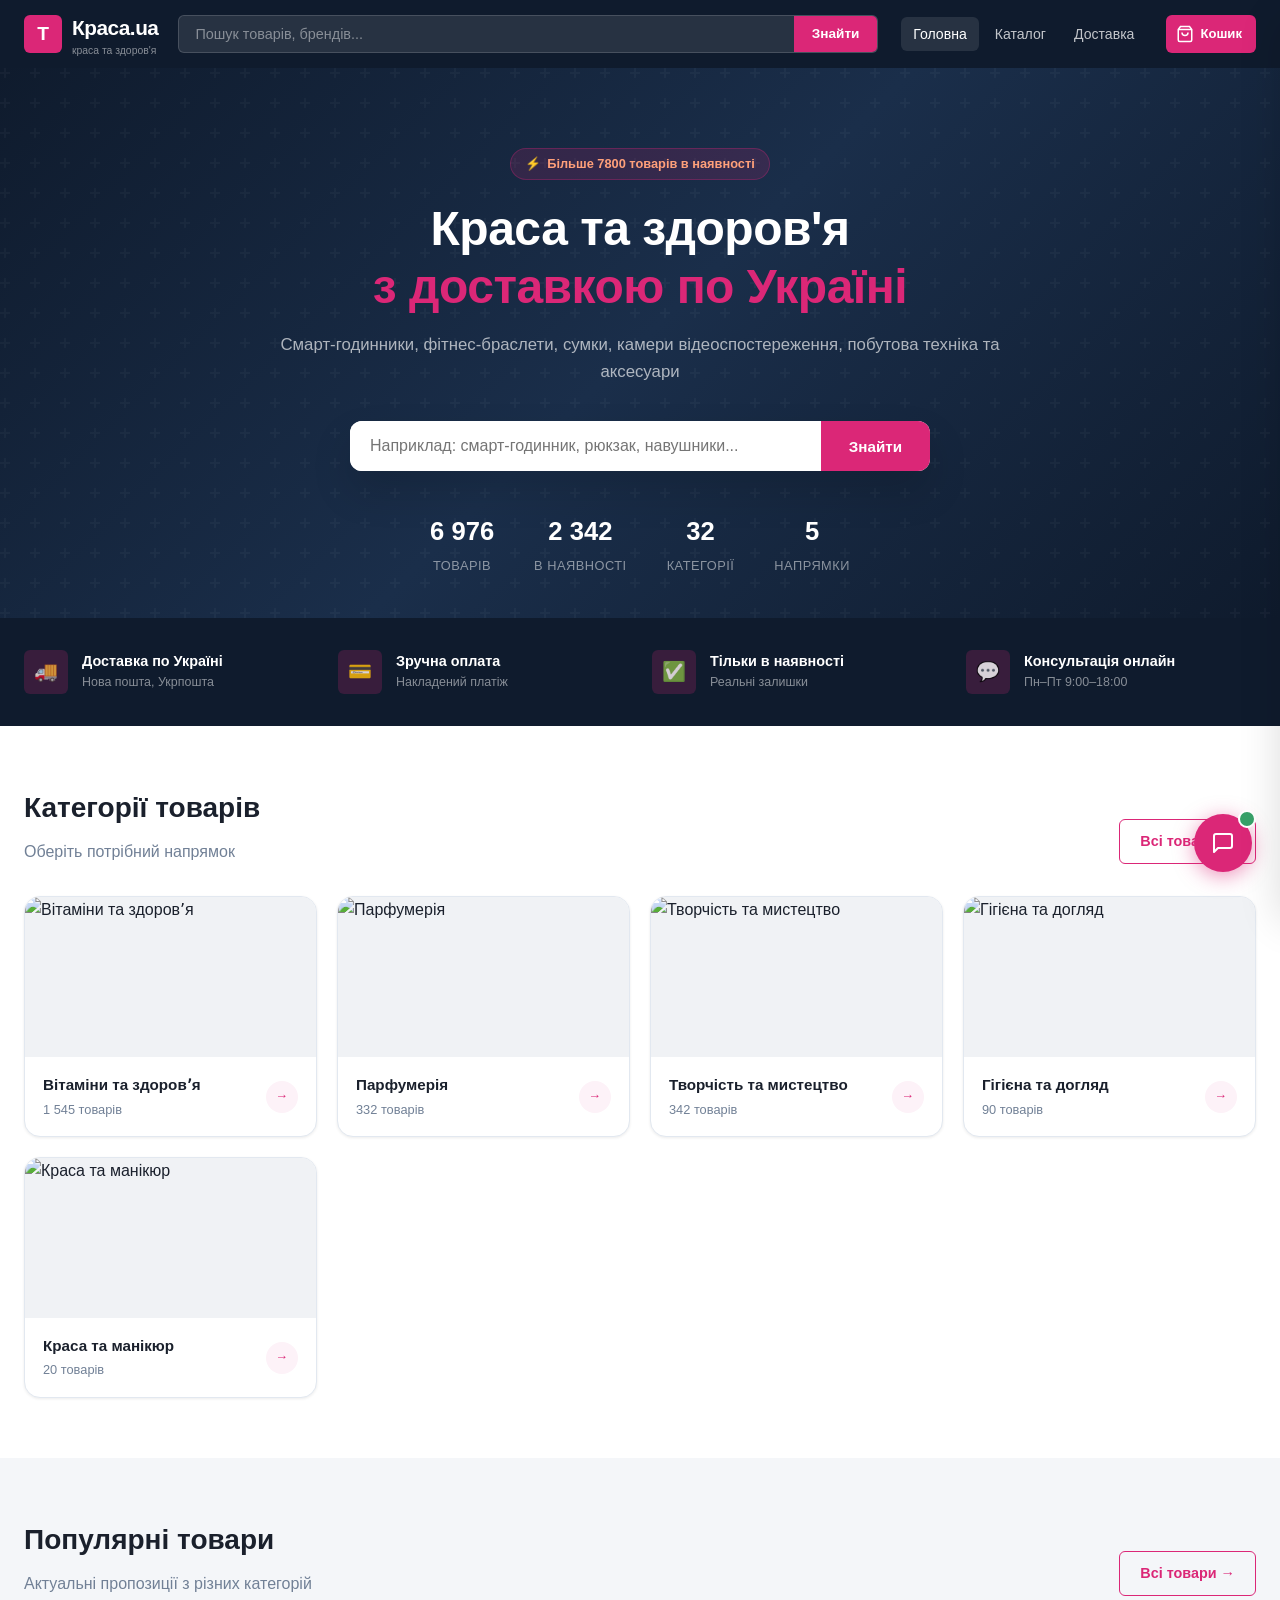
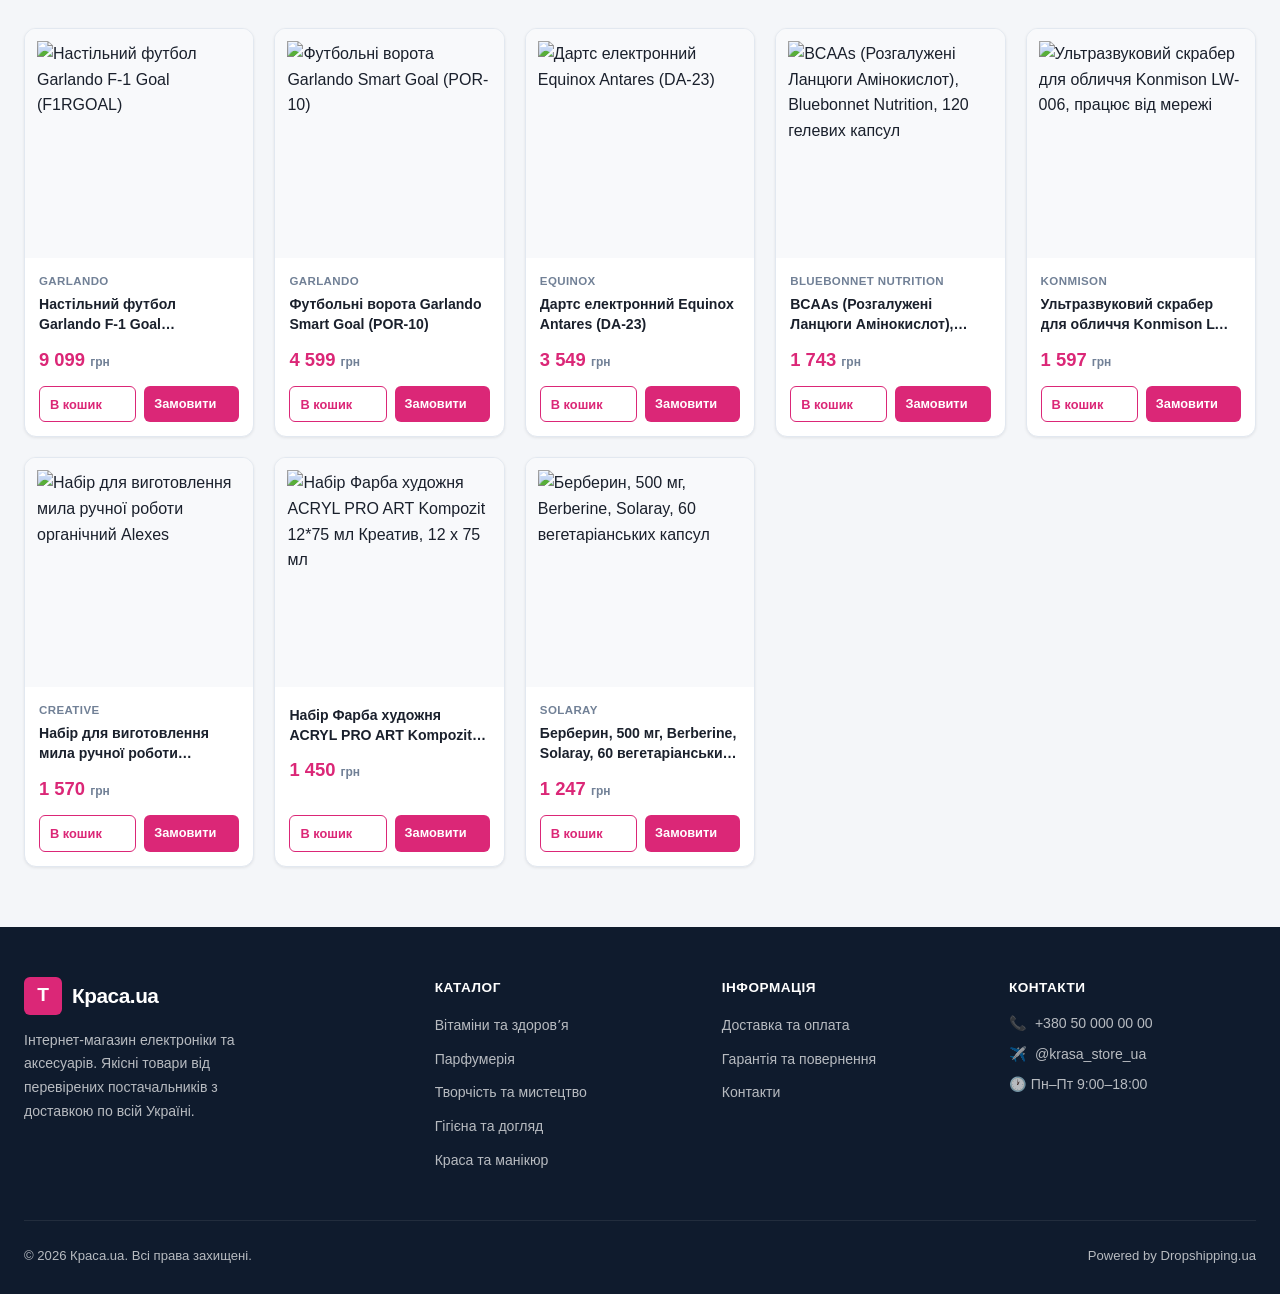
==== commit 19cd31d8: "fix: перейменування Beauty.ua -> Краса.ua, домен krasaua.store" ====
--- a/index.html
+++ b/index.html
@@ -3,16 +3,16 @@
 <head>
   <meta charset="UTF-8">
   <meta name="viewport" content="width=device-width, initial-scale=1.0">
-  <title>Beauty.ua — Beauty.ua — краса та здоров'я з доставкою з доставкою по Україні</title>
+  <title>Краса.ua — Краса.ua — краса та здоров'я з доставкою з доставкою по Україні</title>
   <meta name="description" content="Інтернет-магазин електроніки та аксесуарів. Понад 7800 товарів в наявності: смарт-годинники, сумки, камери, побутова техніка. Доставка Новою Поштою по всій Україні.">
   <link rel="canonical" href="https://beautyua.store/">
   <meta property="og:type" content="website">
   <meta property="og:url" content="https://beautyua.store/">
-  <meta property="og:title" content="Beauty.ua — Краса та здоров'я з доставкою">
+  <meta property="og:title" content="Краса.ua — Краса та здоров'я з доставкою">
   <meta property="og:description" content="Понад 7800 товарів в наявності: смарт-годинники, фітнес-браслети, сумки, камери, побутова техніка. Доставка по Україні.">
   <meta property="og:locale" content="uk_UA">
   <script type="application/ld+json">
-  {"@context":"https://schema.org","@type":"OnlineStore","name":"Beauty.ua","description":"Інтернет-магазин електроніки та аксесуарів з доставкою по Україні","url":"https://beautyua.store","areaServed":"UA","currenciesAccepted":"UAH"}
+  {"@context":"https://schema.org","@type":"OnlineStore","name":"Краса.ua","description":"Інтернет-магазин електроніки та аксесуарів з доставкою по Україні","url":"https://beautyua.store","areaServed":"UA","currenciesAccepted":"UAH"}
   </script>
   <link rel="icon" type="image/svg+xml" href="favicon.svg">
   <link rel="preconnect" href="https://fonts.googleapis.com">
@@ -27,7 +27,7 @@
       <a href="index.html" class="logo">
         <div class="logo__mark">Т</div>
         <div>
-          <span class="logo__text">Beauty.ua</span>
+          <span class="logo__text">Краса.ua</span>
           <span class="logo__sub">краса та здоров'я</span>
         </div>
       </a>
@@ -154,7 +154,7 @@
       <div class="footer__brand">
         <a href="index.html" class="logo" style="margin-bottom:14px">
           <div class="logo__mark">Т</div>
-          <span class="logo__text">Beauty.ua</span>
+          <span class="logo__text">Краса.ua</span>
         </a>
         <p>Інтернет-магазин електроніки та аксесуарів. Якісні товари від перевірених постачальників з доставкою по всій Україні.</p>
       </div>
@@ -174,13 +174,13 @@
         <h4>Контакти</h4>
         <ul class="footer__contact">
           <li>📞 <a href="tel:+380500000000">+380 50 000 00 00</a></li>
-          <li>✈️ <a href="https://t.me/beauty_store_ua" target="_blank" rel="noopener">@beauty_store_ua</a></li>
+          <li>✈️ <a href="https://t.me/krasa_store_ua" target="_blank" rel="noopener">@krasa_store_ua</a></li>
           <li>🕐 Пн–Пт 9:00–18:00</li>
         </ul>
       </div>
     </div>
     <div class="footer__bottom">
-      <span>© 2026 Beauty.ua. Всі права захищені.</span>
+      <span>© 2026 Краса.ua. Всі права захищені.</span>
       <span>Powered by Dropshipping.ua</span>
     </div>
   </div>
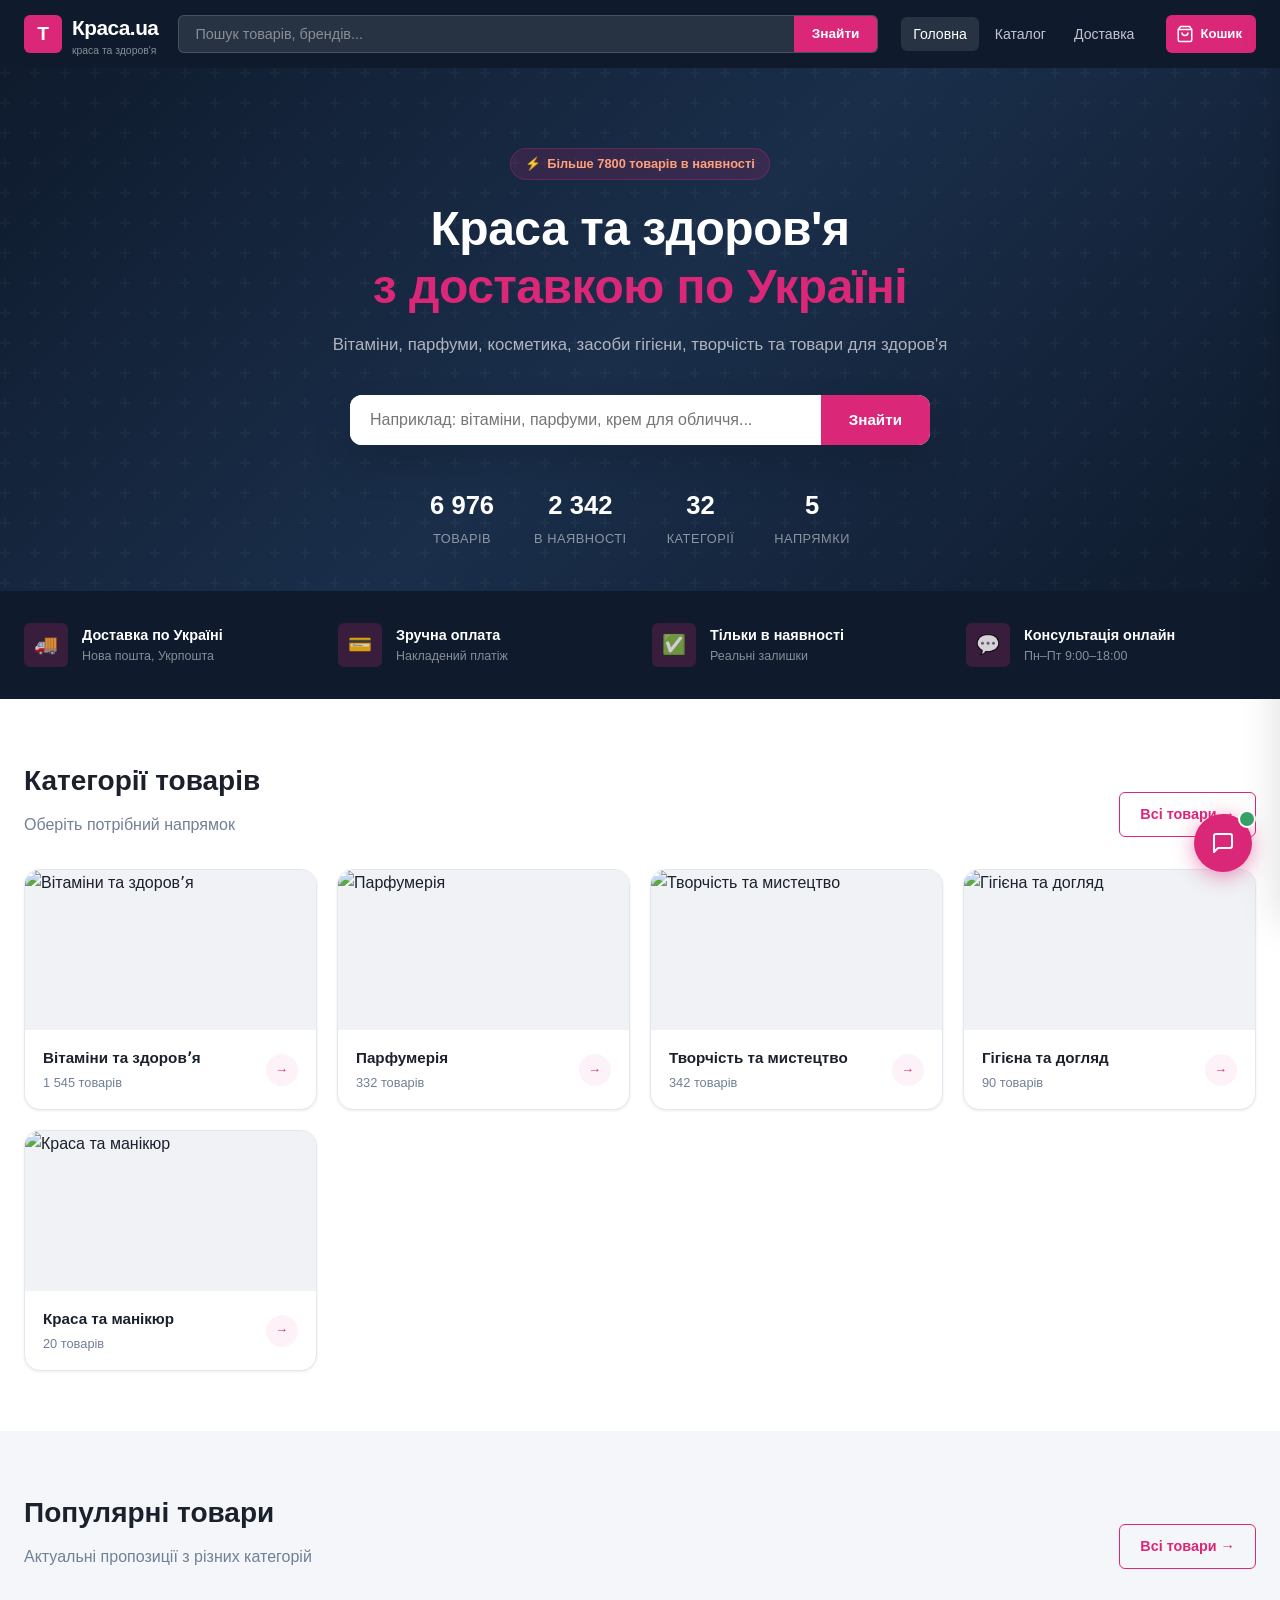
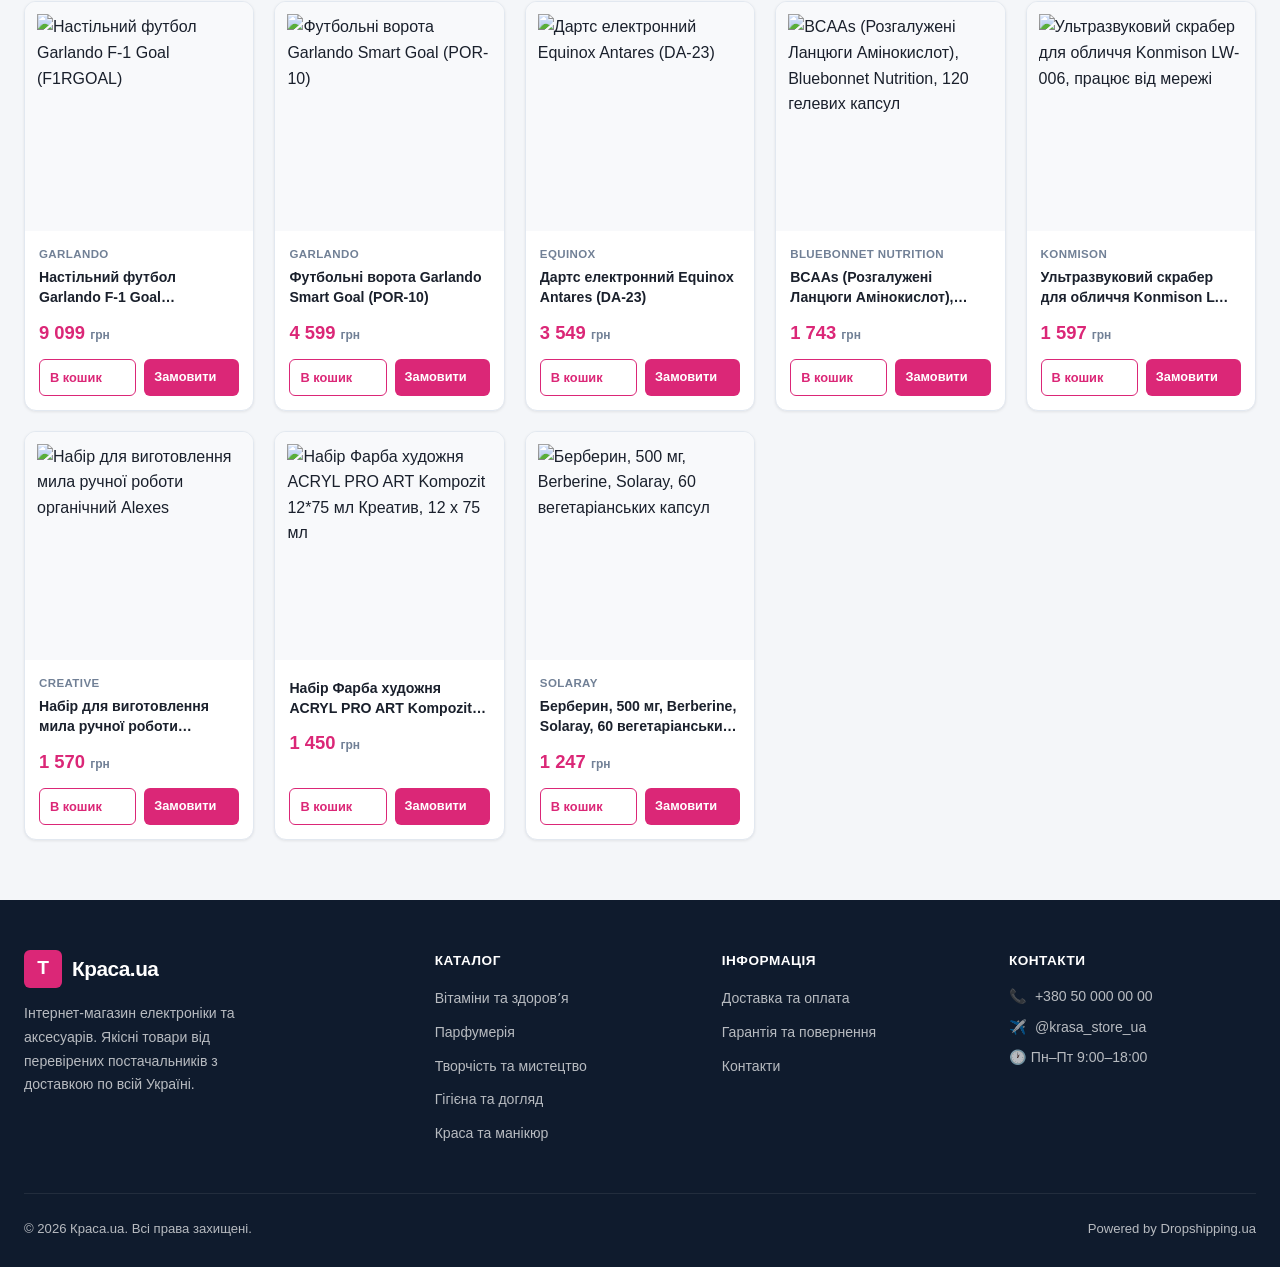
==== commit 652b73d9: "fix: chat -> shop-chat webhook, опис та пошук для Краса.ua" ====
--- a/index.html
+++ b/index.html
@@ -62,9 +62,9 @@
         <span>⚡</span> Більше 7800 товарів в наявності
       </div>
       <h1>Краса та здоров'я<br><span>з доставкою по Україні</span></h1>
-      <p class="hero__sub">Смарт-годинники, фітнес-браслети, сумки, камери відеоспостереження, побутова техніка та аксесуари</p>
+      <p class="hero__sub">Вітаміни, парфуми, косметика, засоби гігієни, творчість та товари для здоров'я</p>
       <div class="hero__search">
-        <input type="text" id="heroSearch" placeholder="Наприклад: смарт-годинник, рюкзак, навушники...">
+        <input type="text" id="heroSearch" placeholder="Наприклад: вітаміни, парфуми, крем для обличчя...">
         <button onclick="heroSearch()">Знайти</button>
       </div>
       <div class="hero__stats" id="heroStats">
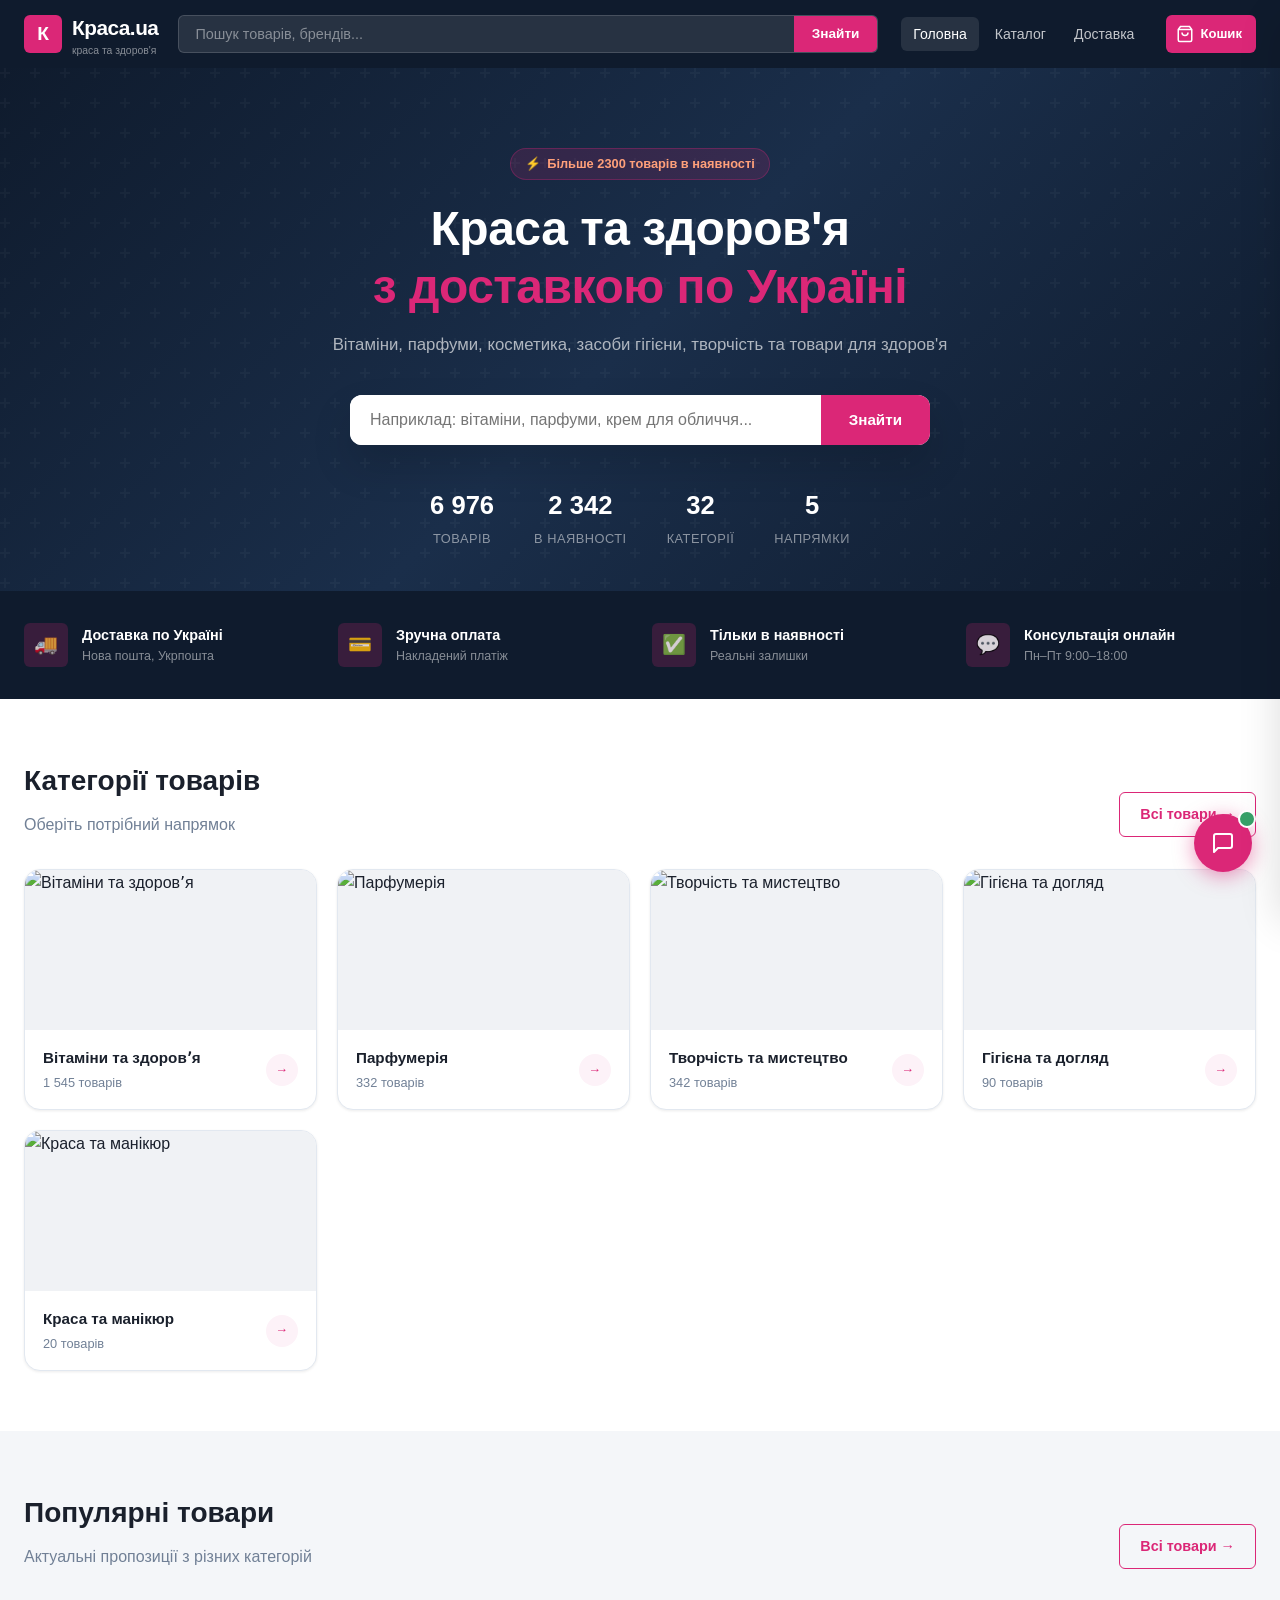
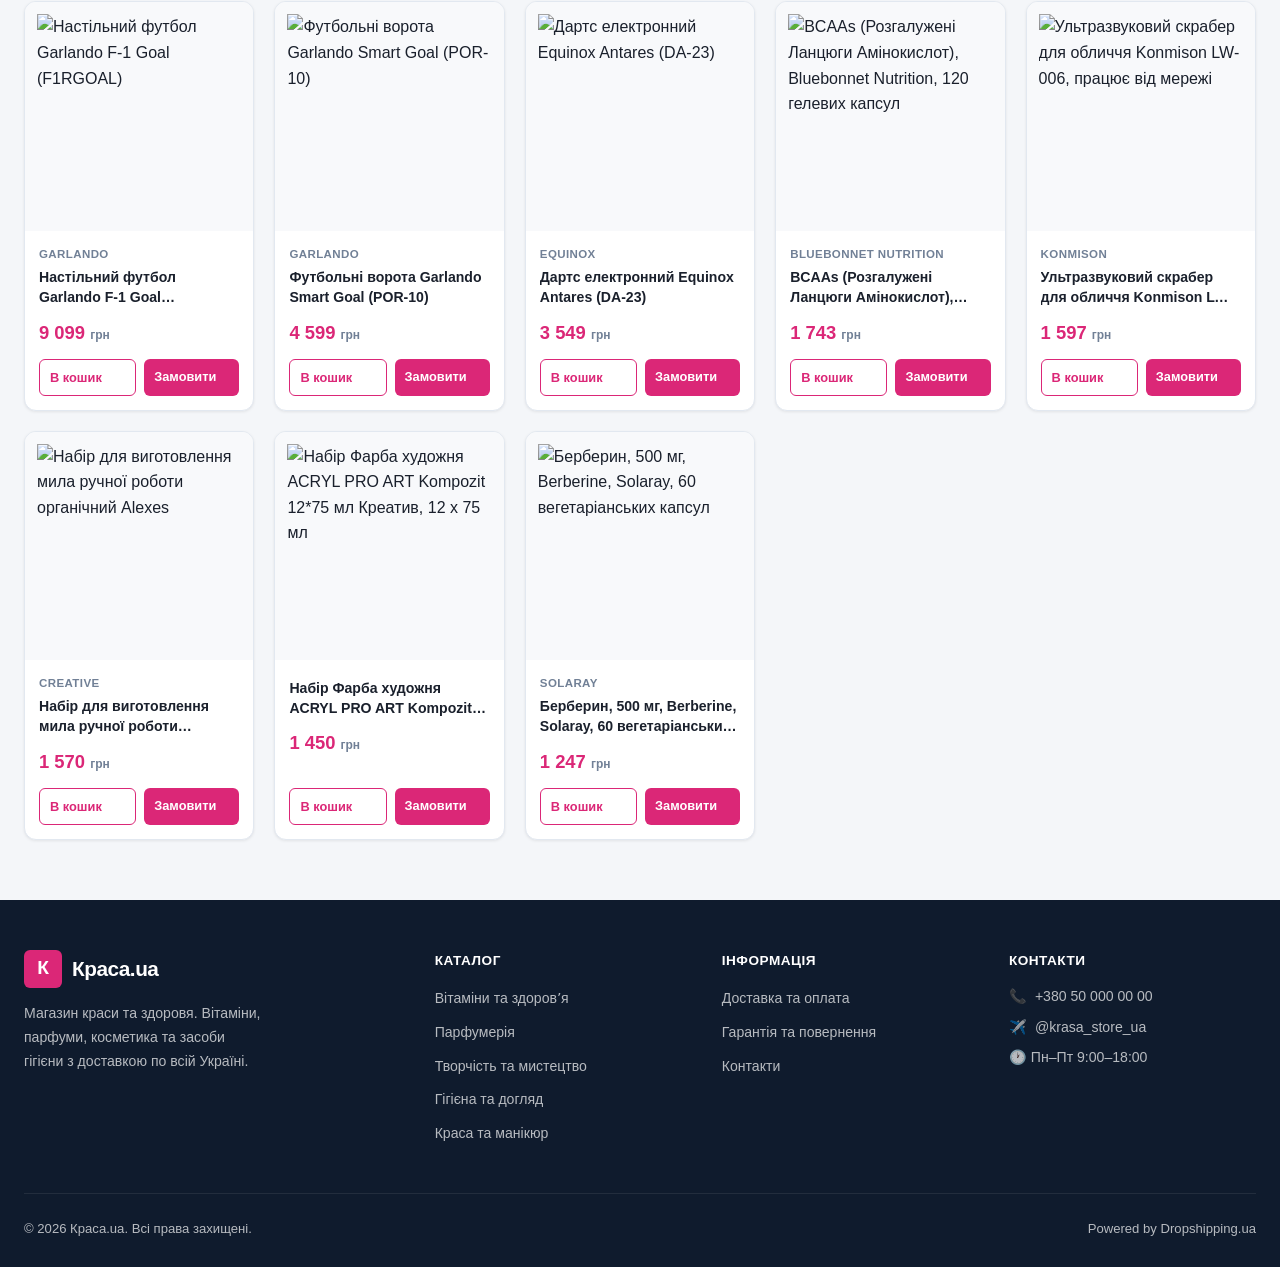
==== commit cb90cdae: "fix: лого К, hero 2300, футер краса, schema krasainua.store" ====
--- a/index.html
+++ b/index.html
@@ -2,17 +2,25 @@
 <html lang="uk">
 <head>
   <meta charset="UTF-8">
+  <!-- Google tag (gtag.js) -->
+  <script async src="https://www.googletagmanager.com/gtag/js?id=G-JTE2ZGX0BW"></script>
+  <script>
+    window.dataLayer = window.dataLayer || [];
+    function gtag(){dataLayer.push(arguments);}
+    gtag('js', new Date());
+    gtag('config', 'G-JTE2ZGX0BW');
+  </script>
   <meta name="viewport" content="width=device-width, initial-scale=1.0">
-  <title>Краса.ua — Краса.ua — краса та здоров'я з доставкою з доставкою по Україні</title>
-  <meta name="description" content="Інтернет-магазин електроніки та аксесуарів. Понад 7800 товарів в наявності: смарт-годинники, сумки, камери, побутова техніка. Доставка Новою Поштою по всій Україні.">
-  <link rel="canonical" href="https://beautyua.store/">
+  <title>Краса.ua — Краса та здоров'я з доставкою по Україні</title>
+  <meta name="description" content="Інтернет-магазин краси та здоровя. Понад 6000 товарів: вітаміни, парфуми, косметика, засоби гігієни. Доставка Новою Поштою по всій Україні.">
+  <link rel="canonical" href="https://krasainua.store/">
   <meta property="og:type" content="website">
-  <meta property="og:url" content="https://beautyua.store/">
+  <meta property="og:url" content="https://krasainua.store/">
   <meta property="og:title" content="Краса.ua — Краса та здоров'я з доставкою">
-  <meta property="og:description" content="Понад 7800 товарів в наявності: смарт-годинники, фітнес-браслети, сумки, камери, побутова техніка. Доставка по Україні.">
+  <meta property="og:description" content="Понад 6000 товарів: вітаміни, парфуми, косметика, засоби гігієни та краси. Доставка по Україні.">
   <meta property="og:locale" content="uk_UA">
   <script type="application/ld+json">
-  {"@context":"https://schema.org","@type":"OnlineStore","name":"Краса.ua","description":"Інтернет-магазин електроніки та аксесуарів з доставкою по Україні","url":"https://beautyua.store","areaServed":"UA","currenciesAccepted":"UAH"}
+  {"@context":"https://schema.org","@type":"OnlineStore","name":"Краса.ua","description":"Магазин краси та здоровя з доставкою по Україні","url":"https://krasainua.store","areaServed":"UA","currenciesAccepted":"UAH"}
   </script>
   <link rel="icon" type="image/svg+xml" href="favicon.svg">
   <link rel="preconnect" href="https://fonts.googleapis.com">
@@ -25,7 +33,7 @@
   <div class="container">
     <div class="header__inner">
       <a href="index.html" class="logo">
-        <div class="logo__mark">Т</div>
+        <div class="logo__mark">К</div>
         <div>
           <span class="logo__text">Краса.ua</span>
           <span class="logo__sub">краса та здоров'я</span>
@@ -59,7 +67,7 @@
   <div class="container">
     <div class="hero__inner">
       <div class="hero__tag">
-        <span>⚡</span> Більше 7800 товарів в наявності
+        <span>⚡</span> Більше 2300 товарів в наявності
       </div>
       <h1>Краса та здоров'я<br><span>з доставкою по Україні</span></h1>
       <p class="hero__sub">Вітаміни, парфуми, косметика, засоби гігієни, творчість та товари для здоров'я</p>
@@ -153,10 +161,10 @@
     <div class="footer__grid">
       <div class="footer__brand">
         <a href="index.html" class="logo" style="margin-bottom:14px">
-          <div class="logo__mark">Т</div>
+          <div class="logo__mark">К</div>
           <span class="logo__text">Краса.ua</span>
         </a>
-        <p>Інтернет-магазин електроніки та аксесуарів. Якісні товари від перевірених постачальників з доставкою по всій Україні.</p>
+        <p>Магазин краси та здоровя. Вітаміни, парфуми, косметика та засоби гігієни з доставкою по всій Україні.</p>
       </div>
       <div>
         <h4>Каталог</h4>
